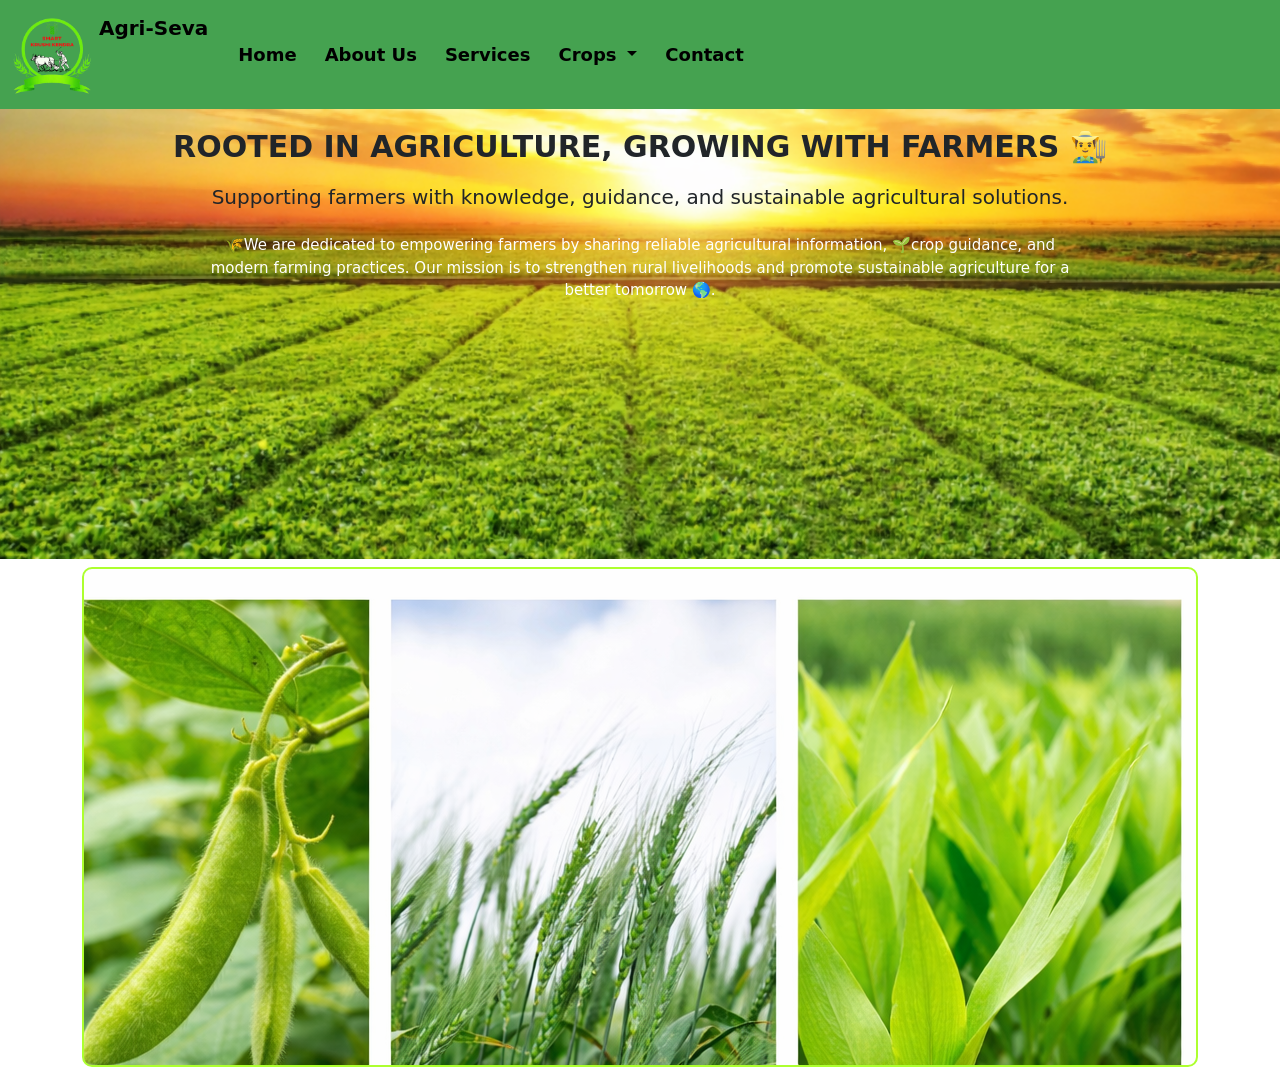
==== about_Us.html @ 6bca7fd2 "add" ====
<!DOCTYPE html>
<html lang="en">

<head>
    <meta charset="UTF-8">
    <meta name="viewport" content="width=device-width, initial-scale=1.0">
    <title>Aboit us</title>
    <link rel="stylesheet" href="css/index.css">
    <link rel="stylesheet" href="css/about.css">
    <link href="https://cdn.jsdelivr.net/npm/bootstrap@5.3.8/dist/css/bootstrap.min.css" rel="stylesheet"
        integrity="sha384-sRIl4kxILFvY47J16cr9ZwB07vP4J8+LH7qKQnuqkuIAvNWLzeN8tE5YBujZqJLB" crossorigin="anonymous">
</head>

<body>
 <!-- Header section start -->
    <header>
        <nav class="navbar navbar-expand-lg">
            <div class="container-fluid">
                <a class="navbar-brand" href="index.html">
                    <img src="images/flogo.png" alt="" width="80" height="80" class="d-inline-block align-text-top">
                    Agri-Seva
                </a>
                <button class="navbar-toggler" type="button" data-bs-toggle="collapse"
                    data-bs-target="#navbarSupportedContent" aria-controls="navbarSupportedContent"
                    aria-expanded="false" aria-label="Toggle navigation">
                    <span class="navbar-toggler-icon"></span>
                </button>
                <div class="collapse navbar-collapse" id="navbarSupportedContent">
                    <ul class="navbar-nav me-auto mb-2 mb-lg-0">
                        <li class="nav-item">
                            <a class="nav-link  vk" aria-current="page" href="index.html">Home</a>
                        </li>
                        <li class="nav-item">
                            <a class="nav-link vk" href="about_Us.html">About Us</a>
                        </li>
                        <li class="nav-item ">
                            <a class="nav-link vk" href="services.html">Services</a>
                        </li>
                        <li class="nav-item dropdown ">
                            <a class="nav-link dropdown-toggle vk" href="crops.html" role="button"
                                data-bs-toggle="dropdown" aria-expanded="false">
                                Crops
                            </a>
                            <ul class="dropdown-menu">
                                <li><a class="dropdown-item " href="crops.html">Crops</a></li>
                                <li><a class="dropdown-item " href="seeds.html">Seeds</a></li>
                                <li><a class="dropdown-item " href="fertilizers.html">Fertilizer</a></li>
                            </ul>

                        <li class="nav-item">
                            <a class="nav-link vk " href="contact_us.html">Contact</a>
                        </li>
                </div>
            </div>
        </nav>

    </header>
    <!-- Header section end -->


    <!-- main section start -->
    <main>
        <!-- 1st section start -->
        <section class="image">
            <div class="container-fluid">
                <div class="row">
                    <div class="col-md-12">
                        <div>
                            <h1 class="heading"> Rooted in Agriculture, Growing with Farmers 👨‍🌾</h1>
                            <h3 class="heading3"> Supporting farmers with knowledge, guidance, and sustainable agricultural solutions.
                        
                                 <p class="para"> 🌾We are dedicated to empowering farmers by sharing reliable agricultural information, 🌱crop
                                guidance, and modern farming practices.
                                Our mission is to strengthen rural livelihoods and promote sustainable agriculture for a
                                better tomorrow 🌎.</p>
                            </div>
                            
                        </div>
                           

                        </div>
                    </div>
                </div>
            </div>
        </section>

        <!-- 1st section end -->
        <!-- 2end section start -->
        <section class="img mt-2">
            <div class="container">
                <div class="row">
                    <div class="col-md-12">
                        <div class="animation"></div>
                    </div>
                </div>
            </div>

        </section>
        <!-- 2end section start -->

    </main>
    <!-- main section end -->
    <script src="https://cdn.jsdelivr.net/npm/bootstrap@5.3.8/dist/js/bootstrap.bundle.min.js"
        integrity="sha384-FKyoEForCGlyvwx9Hj09JcYn3nv7wiPVlz7YYwJrWVcXK/BmnVDxM+D2scQbITxI"
        crossorigin="anonymous"></script>
</body>

</html>
---- css/index.css ----
/* Header section :start */
/* Header background */
header {
  background-color: #008010ba; /* soft light green */
  font-size: 18px;
  font-weight: 600;
  font-family: system-ui, -apple-system, BlinkMacSystemFont, 'Segoe UI', Roboto, sans-serif;
}

/* Brand text */
.navbar-brand {
  color: black; /* dark green */
  font-size: 22px;
  font-weight: 700;
}

/* Nav links */
.nav-link.vk {
  color: black; /* natural green */
  margin: 0 6px;
  transition: all 0.3s ease;
  border-radius: 20px;
  padding: 6px 14px;
}

/* Hover effect */
.nav-link.vk:hover {
  background-color: white; 
  color: black;
  transform: translateY(-2px);
}

/* Dropdown menu */
.dropdown-menu {
  background-color: #f1f8e9;
}

.dropdown-item {
  color: #2e7d32;
  font-weight: 500;
}

.dropdown-item:hover {
  background-color: #c5e1a5;
  color: #1b5e20;
}
.sty1{
  text-align: center;
  font-family: system-ui, -apple-system, BlinkMacSystemFont, 'Segoe UI', Roboto, Oxygen, Ubuntu, Cantarell, 'Open Sans', 'Helvetica Neue', sans-serif;
  font-weight:600 ;
  margin-top: 10px;
  margin-bottom: 5px;
}
.sty2{
  text-align: center;
  margin-top: 26px;
  margin-bottom: 15px;
}

.yjimg{
  height: 250px;
  width: 150px;
}
.sty{
  font-weight: 500;
  font-family: system-ui, -apple-system, BlinkMacSystemFont, 'Segoe UI', Roboto, Oxygen, Ubuntu, Cantarell, 'Open Sans', 'Helvetica Neue', sans-serif;


}
.styl1:hover{
  transform: scale(1.1) ;
}
/* Header section end */

/* Footer section start */

.foot1 {
  text-align: center;
  font-family: system-ui, -apple-system, BlinkMacSystemFont, 'Segoe UI', Roboto, Oxygen, Ubuntu, Cantarell, 'Open Sans', 'Helvetica Neue', sans-serif;
}


.footer-section {
  background: #008010ba;
  position: relative;
}

.footer-cta {
  border-bottom: 1px solid #373636;
  padding-bottom: 8px !important;
}

.single-cta i {
  color: #ff5e14;
  font-size: 30px;
  float: left;
  margin-top: 8px;
}

.cta-text {
  padding-left: 15px;
  display: inline-block;
}

.cta-text h4 {
  color: black;
  font-size: 20px;
  font-weight: 600;
  margin-bottom: 2px;
}

.cta-text span {
  color: black;
  font-size: 15px;
}

.footer-content {
  position: relative;
  z-index: 2;
}

.footer-pattern img {
  position: absolute;
  top: 0;
  left: 0;
  height: 330px;
  background-size: cover;
  background-position: 100% 100%;
}

.footer-logo img {
  max-width: 120px;
}

.footer-text p {
  margin-bottom: 14px;
  font-size: 14px;
  color: black;
  line-height: 21px;
}

.footer-social-icon span {
  color: #fff;
  display: block;
  font-size: 20px;
  font-weight: 700;
  font-family: "Poppins", sans-serif;
  margin-bottom: 20px;
}

.footer-social-icon a {
  color: #fff;
  font-size: 16px;
  margin-right: 15px;
}

.footer-social-icon i {
  height: 40px;
  width: 40px;
  text-align: center;
  line-height: 38px;
  border-radius: 50%;
}

.facebook-bg {
  background: #3b5998;
}

.twitter-bg {
  background: #55acee;
}

.google-bg {
  background: #dd4b39;
}

.footer-widget-heading h3 {
  color: black;
  font-size: 20px;
  font-weight: 600;
  margin-bottom: 40px;
  position: relative;
}

.footer-widget-heading h3::before {
  content: "";
  position: absolute;
  left: 0;
  bottom: -15px;
  height: 2px;
  width: 50px;
  background: #ff5e14;
}

.footer-widget ul li {
  display: inline-block;
  float: left;
  width: 50%;
  margin-bottom: 12px;
}

.footer-widget ul li a:hover {
  color: #ff5e14;
}

.footer-widget ul li a {
  color: black;
  text-transform: capitalize;
}

.subscribe-form {
  position: relative;
  overflow: hidden;
}

.subscribe-form input {
  width: 100%;
  padding: 14px 28px;
  background: #2e2e2e;
  border: 1px solid #2e2e2e;
  color: #fff;
}

.subscribe-form button {
  position: absolute;
  right: 0;
  background: #f44336;
  padding: 13px 20px;
  border: 1px solid #f44336;
  top: 0;
}

.subscribe-form button i {
  color: #fff;
  font-size: 22px;
  transform: rotate(-6deg);
}

.copyright-area {
  background: #45a251;
  padding: 25px 0;
}

.copyright-text p {
  margin: 0;
  font-size: 14px;
  color:black;
}

.copyright-text p a {
  color: #ff5e14;
}

.footer-menu li {
  display: inline-block;
  margin-left: 20px;
}

.footer-menu li:hover a {
  color: #ff5e14;
}

.footer-menu li a {
  font-size: 14px;
  color: #878787;
}

.footer-cta .row .col-xl-4:nth-child(1) .single-cta i {
  position: absolute;
  color: #ff5e14;
}

.footer-cta .row .col-xl-4:nth-child(1) .single-cta .cta-text {
  padding-left: 32px;
}

.footer-cta .row .col-xl-4:nth-child(2) .single-cta i {
  color: #14ffa7;
}

.footer-cta .row .col-xl-4:nth-child(3) .single-cta i {
  color: #ffd700;
}

.footer-social-icon .social_icon {
  text-align: left;
}

.footer-social-icon .social_icon li {
  float: inherit !important;
  display: inline-block !important;
  width: inherit;
}

.footer-social-icon .social_icon li a i {
  font-size: 15px;
  line-height: 39px;
}

.footer-social-icon .social_icon li a {
  width: 40px;
  height: 40px;
}

.social_icon {
  text-align: right;
  margin: 0;
  margin-top: 3px;
}

.social_icon li {
  display: inline-block;
  margin: 0 5px;
}

.social_icon li a {
  display: inline-block;
  width: 25px;
  height: 25px;
  background: #fff;
  color: #000;
  text-align: center;
  border-radius: 100%;
  transition: 0.2s ease-in-out;
}

.social_icon li a i {
  font-size: 15px;
  line-height: 20px;
}

.social_icon li:nth-child(1) a {
  background: #4267b2;
  color: #fff;
}

.social_icon li:nth-child(2) a {
  background: #1da1f2;
  color: #fff;
}

.social_icon li:nth-child(3) a {
  background: #f09433;
  background: -moz-linear-gradient(45deg,
      #f09433 0%,
      #e6683c 25%,
      #dc2743 50%,
      #cc2366 75%,
      #bc1888 100%);
  background: -webkit-linear-gradient(45deg,
      #f09433 0%,
      #e6683c 25%,
      #dc2743 50%,
      #cc2366 75%,
      #bc1888 100%);
  background: linear-gradient(45deg,
      #f09433 0%,
      #e6683c 25%,
      #dc2743 50%,
      #cc2366 75%,
      #bc1888 100%);
  filter: progid:DXImageTransform.Microsoft.gradient(startColorstr='#f09433', endColorstr='#bc1888', GradientType=1);
  color: #fff;
}

.social_icon li:nth-child(4) a {
  background: #ff0000;
  color: #fff;
}

.social_icon li:nth-child(1):hover a {
  background: #fff;
  color: #4267b2;
}

.social_icon li:nth-child(2):hover a {
  background: #fff;
  color: #1da1f2;
}

.social_icon li:nth-child(3):hover a {
  background: #fff;
  color: #bc1888;
}

.social_icon li:nth-child(4):hover a {
  background: #fff;
  color: #ff0000;
}

/* footer section end */
---- css/about.css ----
/* about us  */
.animation {
    height: 500px;
    border-radius: 10px;
    background-image: url("/images/mix\ crop.png");
    border: 2px solid greenyellow;
    animation: movingbox;
    position: relative;
    animation-duration: 10s;
    animation-iteration-count: infinite;
    animation-delay: 1s;
}

@keyframes movingbox {
    0% {
        background-image: url("/images/logo2.png");
       
    }

    25% {
        background-image: url("/images/gheu.jpg");
    }

    50% {
        background-image: url("/images/Gram.jpeg");
    }

    75% {
        background-image: url("/images/turmeric.jpeg");
        background-size: cover;
        background-repeat: no-repeat;
    }

    100% {
        background-image: url("/images/soy-941737_1280.jpg");
    }
}

.image{
    background-image: url("/images/bgimg.png");
    background-repeat: no-repeat;
    background-size: cover;
    height: 450px;
    
}
.heading{
    margin-top: 20px;
    text-align: center;
    text-transform: uppercase;
    font-size: 30px;
    font-weight: 600;
    font-family: system-ui, -apple-system, BlinkMacSystemFont, 'Segoe UI', Roboto, Oxygen, Ubuntu, Cantarell, 'Open Sans', 'Helvetica Neue', sans-serif;
}
.heading:hover {
    text-shadow: 0 0 12px gray;
    transition: 0.4s;
    transform: scale(1.1);
}

.heading3{
    margin-top: 20px;
    text-align: center;
    font-size: 20px;
}

.para {
    font-size: 15px;
    line-height: 1.5;
    color: #ffffff;
    max-width: 900px;
    margin: 15px auto;
    padding: 10px 15px;
    transition: all 0.4s ease;
    border-radius: 8px;
}

/* Hover Effect */
.para:hover {
    background: rgba(0, 0, 0, 0.45);
    color: #f1ffcf;
    transform: translateY(-4px);
    box-shadow: 0 8px 20px rgba(0, 0, 0, 0.3);
}
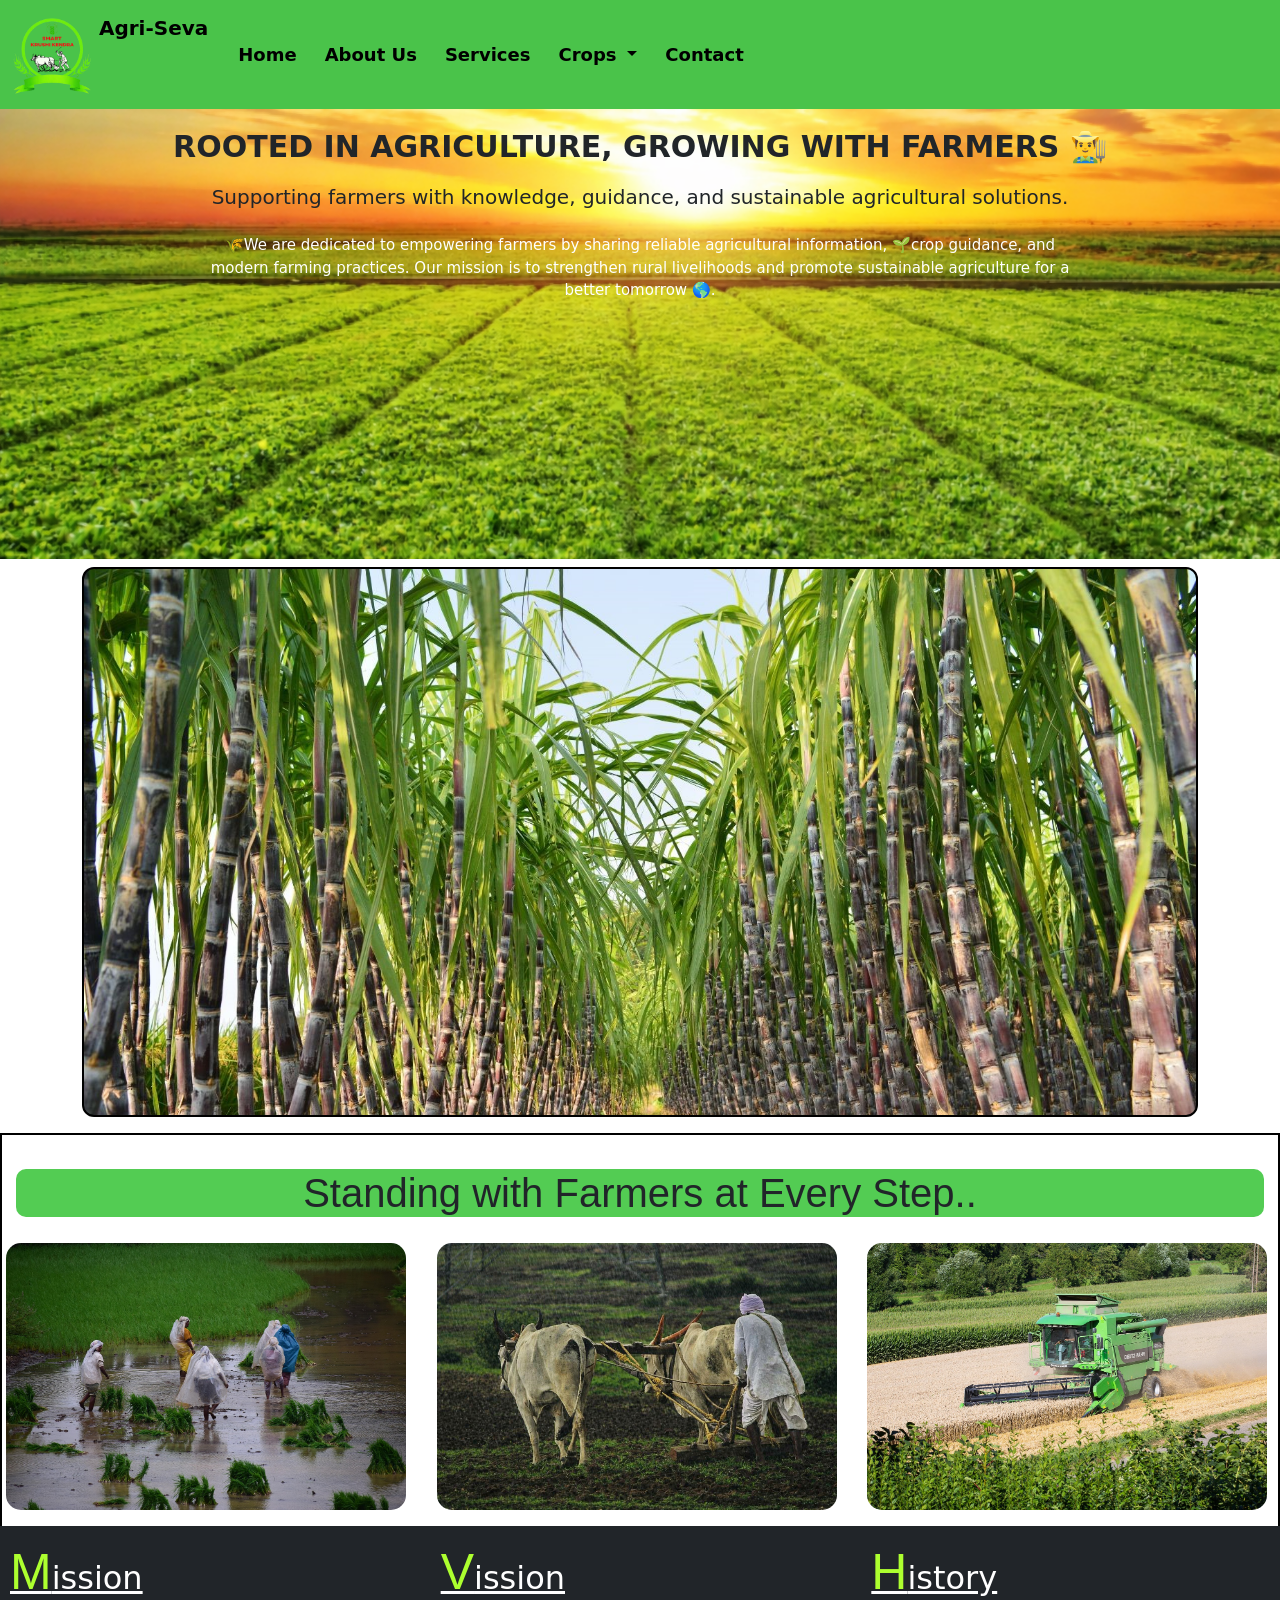
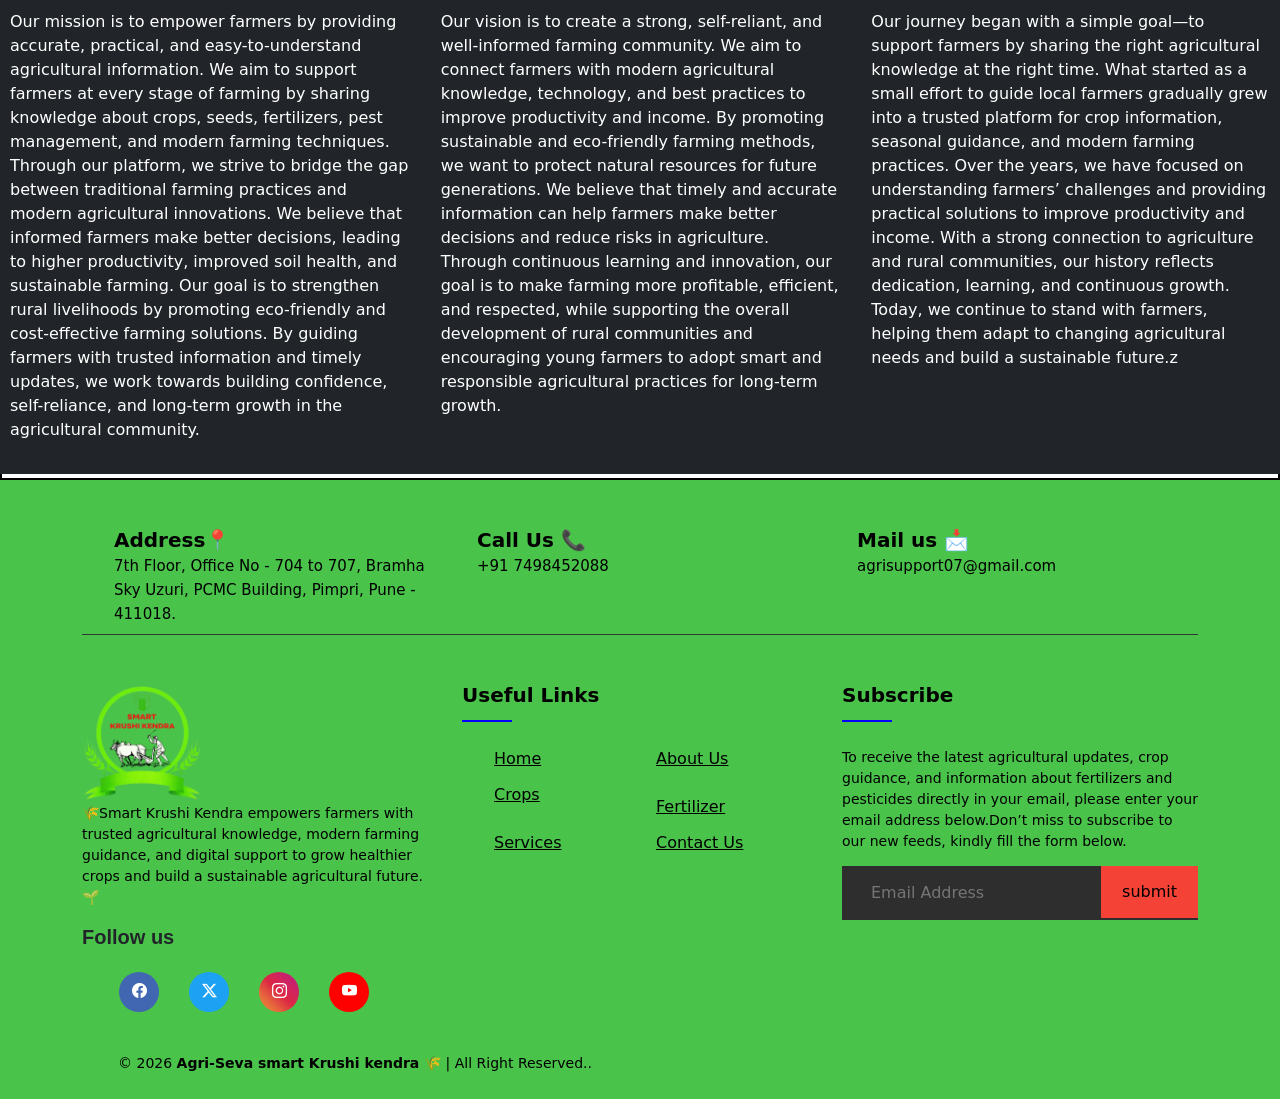
==== commit 1fd23e2d: "updates" ====
--- a/about_Us.html
+++ b/about_Us.html
@@ -7,12 +7,14 @@
     <title>Aboit us</title>
     <link rel="stylesheet" href="css/index.css">
     <link rel="stylesheet" href="css/about.css">
+    <link rel="stylesheet" href="https://cdn.jsdelivr.net/npm/bootstrap-icons@1.13.1/font/bootstrap-icons.min.css">
+
     <link href="https://cdn.jsdelivr.net/npm/bootstrap@5.3.8/dist/css/bootstrap.min.css" rel="stylesheet"
         integrity="sha384-sRIl4kxILFvY47J16cr9ZwB07vP4J8+LH7qKQnuqkuIAvNWLzeN8tE5YBujZqJLB" crossorigin="anonymous">
 </head>
 
 <body>
- <!-- Header section start -->
+    <!-- Header section start -->
     <header>
         <nav class="navbar navbar-expand-lg">
             <div class="container-fluid">
@@ -67,20 +69,23 @@
                     <div class="col-md-12">
                         <div>
                             <h1 class="heading"> Rooted in Agriculture, Growing with Farmers 👨‍🌾</h1>
-                            <h3 class="heading3"> Supporting farmers with knowledge, guidance, and sustainable agricultural solutions.
-                        
-                                 <p class="para"> 🌾We are dedicated to empowering farmers by sharing reliable agricultural information, 🌱crop
-                                guidance, and modern farming practices.
-                                Our mission is to strengthen rural livelihoods and promote sustainable agriculture for a
-                                better tomorrow 🌎.</p>
-                            </div>
-                            
-                        </div>
-                           
-
-                        </div>
-                    </div>
-                </div>
+                            <h3 class="heading3"> Supporting farmers with knowledge, guidance, and sustainable
+                                agricultural solutions.
+
+                                <p class="para"> 🌾We are dedicated to empowering farmers by sharing reliable
+                                    agricultural information, 🌱crop
+                                    guidance, and modern farming practices.
+                                    Our mission is to strengthen rural livelihoods and promote sustainable agriculture
+                                    for a
+                                    better tomorrow 🌎.</p>
+                        </div>
+
+                    </div>
+
+
+                </div>
+            </div>
+            </div>
             </div>
         </section>
 
@@ -97,9 +102,196 @@
 
         </section>
         <!-- 2end section start -->
+        <!-- 3rd section start  -->
+        <div class="container-fluid mt-3 p-1  section11">
+            <h1 class="stylee1 mb-3">Standing with Farmers at Every Step..</h1>
+
+            <div class="row">
+                <div class="col-md-4 ">
+                    <img src="images/paddy.jpg" alt="farmer" class="img-fluid imgg">
+                </div>
+
+                <div class="col-md-4">
+                    <img src="images/indian farm.png" alt="farmer" class="img-fluid imgg">
+                </div>
+
+                <div class="col-md-4">
+                    <img src="images/machine.jpg" alt="farmer" class="img-fluid imgg">
+                </div>
+
+                <div class="col-md-4 mt-3 p-3 bg-dark text-white">
+                    <h2 class="t_section ">Mission</h2>
+                    <p>Our mission is to empower farmers by providing accurate, practical, and easy-to-understand
+                        agricultural information. We aim to support farmers at every stage of farming by sharing
+                        knowledge about crops, seeds, fertilizers, pest management, and modern farming techniques.
+                        Through our platform, we strive to bridge the gap between traditional farming practices and
+                        modern agricultural innovations. We believe that informed farmers make better decisions, leading
+                        to higher productivity, improved soil health, and sustainable farming. Our goal is to strengthen
+                        rural livelihoods by promoting eco-friendly and cost-effective farming solutions. By guiding
+                        farmers with trusted information and timely updates, we work towards building confidence,
+                        self-reliance, and long-term growth in the agricultural community.</p>
+
+                </div>
+                <div class="col-md-4 mt-3 p-3 bg-dark text-white">
+                    <h2 class="t_section">Vission</h2>
+                    <p>Our vision is to create a strong, self-reliant, and well-informed farming community. We aim to
+                        connect farmers with modern agricultural knowledge, technology, and best practices to improve
+                        productivity and income. By promoting sustainable and eco-friendly farming methods, we want to
+                        protect natural resources for future generations. We believe that timely and accurate
+                        information can help farmers make better decisions and reduce risks in agriculture. Through
+                        continuous learning and innovation, our goal is to make farming more profitable, efficient, and
+                        respected, while supporting the overall development of rural communities and encouraging young
+                        farmers to adopt smart and responsible agricultural practices for long-term growth.</p>
+                </div>
+                <div class="col-md-4 mt-2 mt-3 p-3 bg-dark text-white">
+                    <h2 class="t_section">History</h2>
+                    <p>Our journey began with a simple goal—to support farmers by sharing the right agricultural
+                        knowledge at the right time. What started as a small effort to guide local farmers gradually
+                        grew into a trusted platform for crop information, seasonal guidance, and modern farming
+                        practices. Over the years, we have focused on understanding farmers’ challenges and providing
+                        practical solutions to improve productivity and income. With a strong connection to agriculture
+                        and rural communities, our history reflects dedication, learning, and continuous growth. Today,
+                        we continue to stand with farmers, helping them adapt to changing agricultural needs and build a
+                        sustainable future.z</p>
+                </div>
+
+            </div>
+        </div>
+        <!-- 3rd section end -->
+
 
     </main>
     <!-- main section end -->
+
+    <!-- footer section start -->
+
+    <footer class="footer-section">
+        <div class="container ">
+            <div class="footer-cta pt-5 ">
+                <div class="row">
+                    <div class="col-xl-4 col-md-4 mb-30">
+                        <div class="single-cta">
+                            <i class="fas fa-map-marker-alt"></i>
+                            <div class="cta-text">
+                                <h4>Address📍</h4>
+                                <span>7th Floor, Office No - 704 to 707, Bramha Sky Uzuri, PCMC Building,
+                                    Pimpri, Pune - 411018. </span>
+                            </div>
+                        </div>
+                    </div>
+                    <div class="col-xl-4 col-md-4 mb-30">
+                        <div class="single-cta">
+                            <i class="fas fa-phone"></i>
+                            <div class="cta-text">
+                                <h4>Call Us 📞</h4>
+                                <span>+91 7498452088</span>
+                            </div>
+                        </div>
+                    </div>
+                    <div class="col-xl-4 col-md-4 mb-30">
+                        <div class="single-cta">
+                            <i class="far fa-envelope-open"></i>
+                            <div class="cta-text">
+                                <h4>Mail us 📩</h4>
+                                <span>agrisupport07@gmail.com</span>
+                            </div>
+                        </div>
+                    </div>
+                </div>
+            </div>
+            <div class="footer-content pt-5 pb-1">
+                <div class="row">
+                    <div class="col-xl-4 col-lg-4 mb-50">
+                        <div class="footer-widget">
+                            <div class="footer-logo">
+                                <a href="index.html"><img src="images/flogo.png" class="img-fluid" alt="logo"></a>
+                            </div>
+                            <div class="footer-text">
+                                <p> 🌾Smart Krushi Kendra empowers farmers with trusted agricultural knowledge, modern
+                                    farming guidance, and digital support to grow healthier crops and build a
+                                    sustainable agricultural future.🌱
+                                </p>
+                            </div>
+                            <div class="footer-social-icon">
+                                <span class="text-dark">Follow us</span>
+                                <ul class="social_icon">
+                                    <li><a href="https://www.facebook.com/"><i class="bi bi-facebook"></i> </a></li>
+                                    <li><a href="https://x.com/"><i class="bi bi-twitter-x"></i></a></li>
+                                    <li><a href="https://www.instagram.com/accounts/login/"><i
+                                                class="bi bi-instagram"></i></i></a></li>
+                                    <li><a href="https://www.youtube.com/"><i class="bi bi-youtube"></i></i></i></a>
+                                    </li>
+                                </ul>
+                            </div>
+                        </div>
+                    </div>
+                    <div class="col-xl-4 col-lg-4 col-md-6 mb-30">
+                        <div class="footer-widget">
+                            <div class="footer-widget-heading">
+                                <h3>Useful Links</h3>
+                            </div>
+                            <ul>
+                                <li><a href="index.html">Home</a></li>
+                                <li><a href="about_Us.html">About Us</a></li>
+                                <li><a href="crops.html">Crops</a></li>
+                                <li><a href="seeds.html"></a></li>
+                                <li><a href="fertilizers.html">Fertilizer</a></li>
+                                <li><a href="services.html">Services</a></li>
+                                <li><a href="contact.html">Contact us</a></li>
+                            </ul>
+                        </div>
+                    </div>
+                    <div class="col-xl-4 col-lg-4 col-md-6 mb-50">
+                        <div class="footer-widget">
+                            <div class="footer-widget-heading">
+                                <h3>Subscribe</h3>
+                            </div>
+                            <div class="footer-text mb-25">
+                                <p> To receive the latest agricultural updates, crop guidance, and information about
+                                    fertilizers and pesticides directly in your email, please enter your email address
+                                    below.Don’t miss to subscribe to our new feeds, kindly fill the form below.</p>
+                            </div>
+                            <div class="subscribe-form">
+                                <form action="#">
+                                    <input type="text" placeholder="Email Address">
+                                    <button onclick="submitted()" id="submit">submit</button>
+                                </form>
+                            </div>
+                        </div>
+                    </div>
+                </div>
+            </div>
+        </div>
+        <div class="copyright-area">
+            <div class="container">
+                <div class="row">
+                    <div class="col-xl-6 col-lg-6 text-center text-lg-left">
+                        <div class="copyright-text text-center">
+                            <p> &copy; 2026 <b>Agri-Seva smart Krushi kendra 🌾</b> | All Right Reserved..</p>
+                            <!-- <a href="#">Soumitra Ghosh</a></p> -->
+                        </div>
+                    </div>
+                    <div class="col-xl-6 col-lg-6 d-none d-lg-block text-right">
+
+                    </div>
+                </div>
+            </div>
+        </div>
+    </footer>
+    <!-- footer section End -->
+
+
+    <script src="https://cdn.jsdelivr.net/npm/bootstrap@5.3.8/dist/js/bootstrap.bundle.min.js"
+        integrity="sha384-FKyoEForCGlyvwx9Hj09JcYn3nv7wiPVlz7YYwJrWVcXK/BmnVDxM+D2scQbITxI"
+        crossorigin="anonymous"></script>
+
+    <script>
+        function submitted() {
+            alert("!Thank you for Subscribing 🙏! You will now receive the latest crop updates, farming tips, and agricultural guidance in your email.");
+        }
+
+    </script>
+
     <script src="https://cdn.jsdelivr.net/npm/bootstrap@5.3.8/dist/js/bootstrap.bundle.min.js"
         integrity="sha384-FKyoEForCGlyvwx9Hj09JcYn3nv7wiPVlz7YYwJrWVcXK/BmnVDxM+D2scQbITxI"
         crossorigin="anonymous"></script>
--- a/css/index.css
+++ b/css/index.css
@@ -1,22 +1,35 @@
 /* Header section :start */
 /* Header background */
 header {
-  background-color: #008010ba; /* soft light green */
+  background-color: rgb(74, 195, 74);
+  /* soft light green */
   font-size: 18px;
   font-weight: 600;
   font-family: system-ui, -apple-system, BlinkMacSystemFont, 'Segoe UI', Roboto, sans-serif;
+  background-color: rgb(74, 195, 74);
+  /* soft light green */
+  font-size: 18px;
+  font-weight: 600;
+  font-family: system-ui, -apple-system, BlinkMacSystemFont, 'Segoe UI', Roboto, sans-serif;
+  position: sticky;
+  top: 0;
+  z-index: 1000;
+  /* background-color:#008010ba ; */
+
 }
 
 /* Brand text */
 .navbar-brand {
-  color: black; /* dark green */
+  color: black;
+  /* dark green */
   font-size: 22px;
   font-weight: 700;
 }
 
 /* Nav links */
 .nav-link.vk {
-  color: black; /* natural green */
+  color: black;
+  /* natural green */
   margin: 0 6px;
   transition: all 0.3s ease;
   border-radius: 20px;
@@ -25,7 +38,7 @@
 
 /* Hover effect */
 .nav-link.vk:hover {
-  background-color: white; 
+  background-color: white;
   color: black;
   transform: translateY(-2px);
 }
@@ -44,32 +57,59 @@
   background-color: #c5e1a5;
   color: #1b5e20;
 }
-.sty1{
+
+.sty1 {
   text-align: center;
   font-family: system-ui, -apple-system, BlinkMacSystemFont, 'Segoe UI', Roboto, Oxygen, Ubuntu, Cantarell, 'Open Sans', 'Helvetica Neue', sans-serif;
-  font-weight:600 ;
+  font-weight: 600;
   margin-top: 10px;
   margin-bottom: 5px;
 }
-.sty2{
+
+.sty2 {
   text-align: center;
   margin-top: 26px;
   margin-bottom: 15px;
 }
 
-.yjimg{
+.yjimg {
   height: 250px;
   width: 150px;
 }
-.sty{
+
+.sty {
   font-weight: 500;
   font-family: system-ui, -apple-system, BlinkMacSystemFont, 'Segoe UI', Roboto, Oxygen, Ubuntu, Cantarell, 'Open Sans', 'Helvetica Neue', sans-serif;
 
 
 }
-.styl1:hover{
-  transform: scale(1.1) ;
-}
+.styl1{
+  transition: transform 0.2s ease-in;
+}
+
+.styl1:hover {
+  transform: scale(1.1);
+}
+
+.fpara::first-letter {
+  font-size: 40px;
+  color: green;
+  font-family: Verdana, Geneva, Tahoma, sans-serif;
+  font-weight: 400;
+}
+
+.img {
+  border-radius: 10px;
+}
+
+.style1{
+  padding: 10px 10px 10px 10px ;
+  font-size: 20px;
+  font-family: sans-serif;
+  font-weight: 600;text-align: center;
+  
+}
+
 /* Header section end */
 
 /* Footer section start */
@@ -81,7 +121,8 @@
 
 
 .footer-section {
-  background: #008010ba;
+  background: rgb(74, 195, 74);
+  background: rgb(74, 195, 74);;
   position: relative;
 }
 
@@ -189,7 +230,7 @@
   bottom: -15px;
   height: 2px;
   width: 50px;
-  background: #ff5e14;
+  background: blue;
 }
 
 .footer-widget ul li {
@@ -200,7 +241,7 @@
 }
 
 .footer-widget ul li a:hover {
-  color: #ff5e14;
+  color: blue;
 }
 
 .footer-widget ul li a {
@@ -237,14 +278,15 @@
 }
 
 .copyright-area {
-  background: #45a251;
+  background: rgb(74, 195, 74);
+  background: rgb(74, 195, 74);
   padding: 25px 0;
 }
 
 .copyright-text p {
   margin: 0;
   font-size: 14px;
-  color:black;
+  color: black;
 }
 
 .copyright-text p a {
--- a/css/about.css
+++ b/css/about.css
@@ -1,50 +1,79 @@
-
- /* about us  */
+/* about us  */
 .animation {
-    height: 500px;
-    border-radius: 10px;
-    background-image: url("/images/mix\ crop.png");
-    border: 2px solid greenyellow;
+    height: 550px;
+    width: 100%;
+    border-radius: 12px;
+    background-image: url("/images/sugarcane1.jpg");
+    background-repeat: no-repeat;
+    background-size: cover;
+    border: 2px solid black;
     animation: movingbox;
     position: relative;
-    animation-duration: 10s;
+    animation-duration: 15s;
     animation-iteration-count: infinite;
-    animation-delay: 1s;
+    animation-delay: 3s;
 }
 
 @keyframes movingbox {
-    0% {
-        background-image: url("/images/logo2.png");
-       
+    10% {
+        background-image: url("/images/download\ \(1\).jpeg");
+        transition: transform 0.2s ease-out;
+
     }
 
-    25% {
-        background-image: url("/images/gheu.jpg");
+    20% {
+        background-image: url("/images/cotton.jpg");
     }
 
-    50% {
+    30% {
         background-image: url("/images/Gram.jpeg");
     }
 
-    75% {
+    40% {
         background-image: url("/images/turmeric.jpeg");
         background-size: cover;
         background-repeat: no-repeat;
     }
 
+    50% {
+        background-image: url("/images/soy-941737_1280.jpg");
+    }
+
+    60% {
+        background-image: url("/images/webtechexperts-sugarcane-5388614_1280.jpg");
+    }
+
+    70% {
+        background-image: url("/images/wheat3.jpeg");
+        background-size: cover;
+        background-repeat: no-repeat;
+    }
+
+    80% {
+        background-image: url("/images/tur\ crop.jpg");
+
+    }
+
+    90% {
+        background-image: url("/images/1332105-turmeric.jpg");
+    }
+
     100% {
-        background-image: url("/images/soy-941737_1280.jpg");
+        background-image: url("/images/green\ soy.jpeg");
+        background-size: cover;
+        background-repeat: no-repeat;
     }
 }
 
-.image{
+.image {
     background-image: url("/images/bgimg.png");
     background-repeat: no-repeat;
     background-size: cover;
     height: 450px;
-    
+
 }
-.heading{
+
+.heading {
     margin-top: 20px;
     text-align: center;
     text-transform: uppercase;
@@ -52,13 +81,14 @@
     font-weight: 600;
     font-family: system-ui, -apple-system, BlinkMacSystemFont, 'Segoe UI', Roboto, Oxygen, Ubuntu, Cantarell, 'Open Sans', 'Helvetica Neue', sans-serif;
 }
+
 .heading:hover {
     text-shadow: 0 0 12px gray;
     transition: 0.4s;
     transform: scale(1.1);
 }
 
-.heading3{
+.heading3 {
     margin-top: 20px;
     text-align: center;
     font-size: 20px;
@@ -82,3 +112,31 @@
     transform: translateY(-4px);
     box-shadow: 0 8px 20px rgba(0, 0, 0, 0.3);
 }
+.stylee1{
+    text-align: center;
+    margin-top: 30px;
+    margin-left: 10px;
+    margin-right: 10px;
+    font-family: Verdana, Geneva, Tahoma, sans-serif;
+    font-weight: 500;
+    background-color: #53cc53;
+    border-radius: 10px;
+}
+.imgg{
+    width: 400px;
+    margin-top: 10px;
+    border-radius: 15px;
+
+}
+.t_section{
+    text-decoration: underline  white;
+    
+}
+.t_section::first-letter{
+    font-size: 50px;
+    color: greenyellow;
+    font-family: sans-serif;
+}
+.section11{
+    border: 2px solid black;
+}
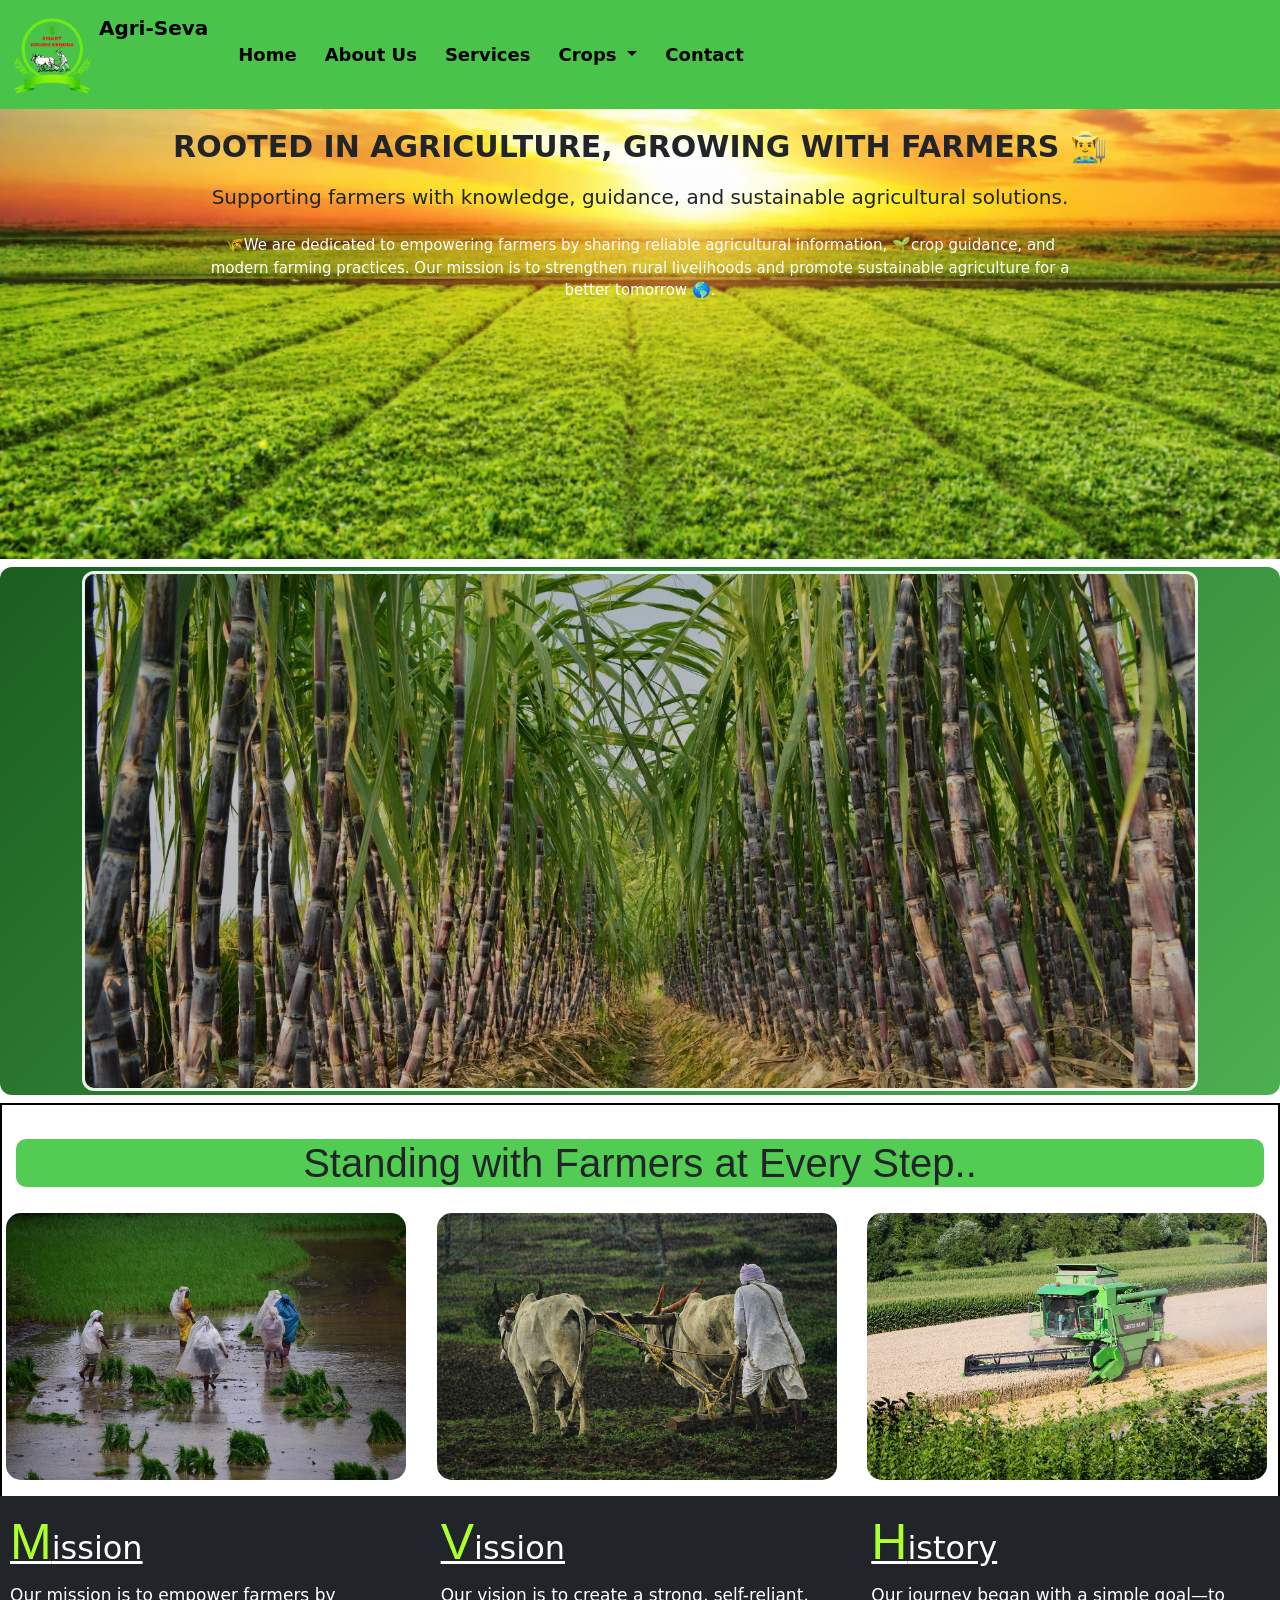
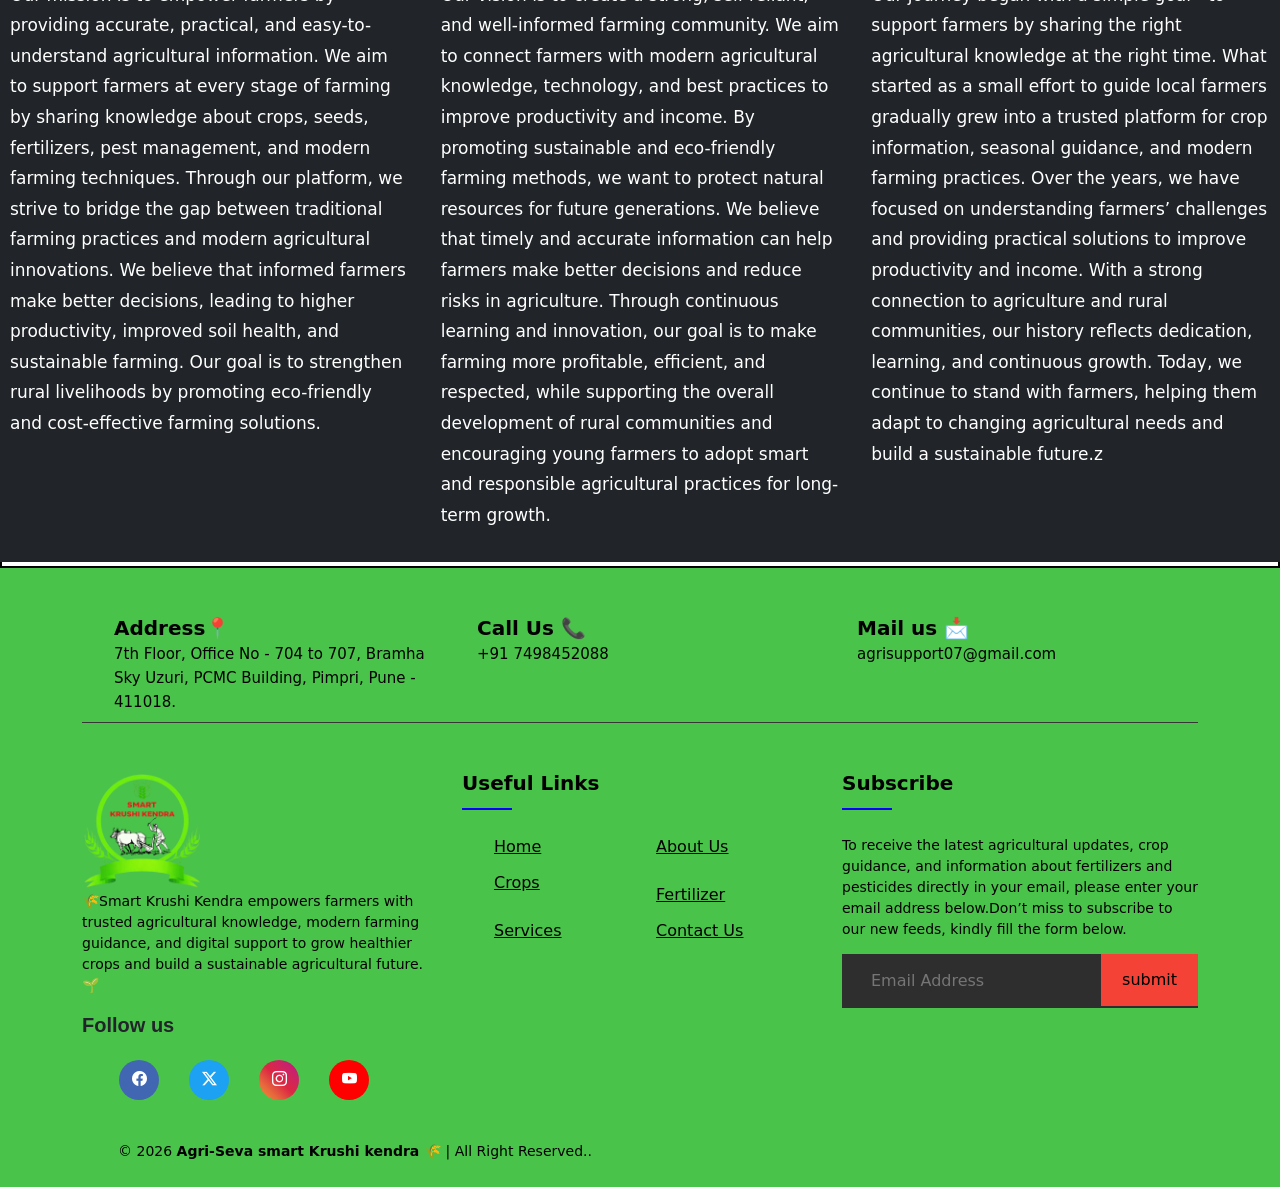
==== commit c6dfeecf: "update" ====
--- a/about_Us.html
+++ b/about_Us.html
@@ -91,7 +91,7 @@
 
         <!-- 1st section end -->
         <!-- 2end section start -->
-        <section class="img mt-2">
+        <section class="img mt-2  p-1">
             <div class="container">
                 <div class="row">
                     <div class="col-md-12">
@@ -103,7 +103,7 @@
         </section>
         <!-- 2end section start -->
         <!-- 3rd section start  -->
-        <div class="container-fluid mt-3 p-1  section11">
+        <div class="container-fluid mt-2 p-1  section11">
             <h1 class="stylee1 mb-3">Standing with Farmers at Every Step..</h1>
 
             <div class="row">
@@ -121,20 +121,18 @@
 
                 <div class="col-md-4 mt-3 p-3 bg-dark text-white">
                     <h2 class="t_section ">Mission</h2>
-                    <p>Our mission is to empower farmers by providing accurate, practical, and easy-to-understand
+                    <p class="paragraph1">Our mission is to empower farmers by providing accurate, practical, and easy-to-understand
                         agricultural information. We aim to support farmers at every stage of farming by sharing
                         knowledge about crops, seeds, fertilizers, pest management, and modern farming techniques.
                         Through our platform, we strive to bridge the gap between traditional farming practices and
                         modern agricultural innovations. We believe that informed farmers make better decisions, leading
                         to higher productivity, improved soil health, and sustainable farming. Our goal is to strengthen
-                        rural livelihoods by promoting eco-friendly and cost-effective farming solutions. By guiding
-                        farmers with trusted information and timely updates, we work towards building confidence,
-                        self-reliance, and long-term growth in the agricultural community.</p>
+                        rural livelihoods by promoting eco-friendly and cost-effective farming solutions. </p>
 
                 </div>
                 <div class="col-md-4 mt-3 p-3 bg-dark text-white">
                     <h2 class="t_section">Vission</h2>
-                    <p>Our vision is to create a strong, self-reliant, and well-informed farming community. We aim to
+                    <p class="paragraph1">Our vision is to create a strong, self-reliant, and well-informed farming community. We aim to
                         connect farmers with modern agricultural knowledge, technology, and best practices to improve
                         productivity and income. By promoting sustainable and eco-friendly farming methods, we want to
                         protect natural resources for future generations. We believe that timely and accurate
@@ -145,7 +143,7 @@
                 </div>
                 <div class="col-md-4 mt-2 mt-3 p-3 bg-dark text-white">
                     <h2 class="t_section">History</h2>
-                    <p>Our journey began with a simple goal—to support farmers by sharing the right agricultural
+                    <p class="paragraph1">Our journey began with a simple goal—to support farmers by sharing the right agricultural
                         knowledge at the right time. What started as a small effort to guide local farmers gradually
                         grew into a trusted platform for crop information, seasonal guidance, and modern farming
                         practices. Over the years, we have focused on understanding farmers’ challenges and providing
--- a/css/index.css
+++ b/css/index.css
@@ -109,6 +109,8 @@
   font-weight: 600;text-align: center;
   
 }
+
+
 
 /* Header section end */
 
--- a/css/about.css
+++ b/css/about.css
@@ -1,17 +1,31 @@
 /* about us  */
 .animation {
-    height: 550px;
     width: 100%;
+    height: 85vh;
+    min-height: 280px;
+    max-height: 520px;
     border-radius: 12px;
+    background-position: center;
+    background-size: cover;
+    background-repeat: no-repeat;
+    border: 3px solid #e8f5e9;
+    animation: movingbox 15s infinite ease-in-out;
+    position: relative;
+    overflow: hidden;
     background-image: url("/images/sugarcane1.jpg");
-    background-repeat: no-repeat;
-    background-size: cover;
-    border: 2px solid black;
-    animation: movingbox;
-    position: relative;
-    animation-duration: 15s;
-    animation-iteration-count: infinite;
-    animation-delay: 3s;
+}
+
+.img {
+    background: linear-gradient(135deg, #1b5e20, #4caf50);
+    border-radius: 12px;
+    padding: 10px;
+}
+
+.animation::before {
+    content: "";
+    position: absolute;
+    inset: 0;
+    background: rgba(0, 0, 0, 0.25);
 }
 
 @keyframes movingbox {
@@ -30,9 +44,10 @@
     }
 
     40% {
-        background-image: url("/images/turmeric.jpeg");
+        background-image: url("/images/wheat3.jpeg");
         background-size: cover;
         background-repeat: no-repeat;
+
     }
 
     50% {
@@ -44,7 +59,9 @@
     }
 
     70% {
-        background-image: url("/images/wheat3.jpeg");
+
+
+        background-image: url("/images/turmeric.jpeg");
         background-size: cover;
         background-repeat: no-repeat;
     }
@@ -112,7 +129,8 @@
     transform: translateY(-4px);
     box-shadow: 0 8px 20px rgba(0, 0, 0, 0.3);
 }
-.stylee1{
+
+.stylee1 {
     text-align: center;
     margin-top: 30px;
     margin-left: 10px;
@@ -122,21 +140,64 @@
     background-color: #53cc53;
     border-radius: 10px;
 }
-.imgg{
+
+.imgg {
     width: 400px;
     margin-top: 10px;
     border-radius: 15px;
-
-}
-.t_section{
-    text-decoration: underline  white;
-    
-}
-.t_section::first-letter{
+}
+
+.imgg:hover {
+    transform: scale(1.1);
+    transition: transform 0.2s ease;
+
+}
+
+.t_section {
+    text-decoration: underline white;
+
+}
+
+.t_section::first-letter {
     font-size: 50px;
     color: greenyellow;
     font-family: sans-serif;
 }
-.section11{
+
+.section11 {
     border: 2px solid black;
+}
+
+.paragraph1 {
+    font-size: 17px;
+    font-family: system-ui, -apple-system, BlinkMacSystemFont, 'Segoe UI', Roboto, Oxygen, Ubuntu, Cantarell, 'Open Sans', 'Helvetica Neue', sans-serif;
+    line-height: 1.8;
+    transition: all 0.4s ease;
+
+
+}
+
+.paragraph1:hover {
+    transform: scale(1.03);
+    box-shadow: 0 4px 10px rgba(0, 0, 0, 0.2);
+
+}
+
+.paragraph1 {
+    position: relative;
+}
+
+.paragraph1::after {
+    content: "";
+    position: absolute;
+    width: 0;
+    height: 2px;
+    background: radial-gradient(green, yellow, red, blue);
+    left: 0;
+    bottom: -5px;
+    transition: 0.4s ease;
+}
+
+.paragraph1:hover::after {
+    width: 100%;
 }
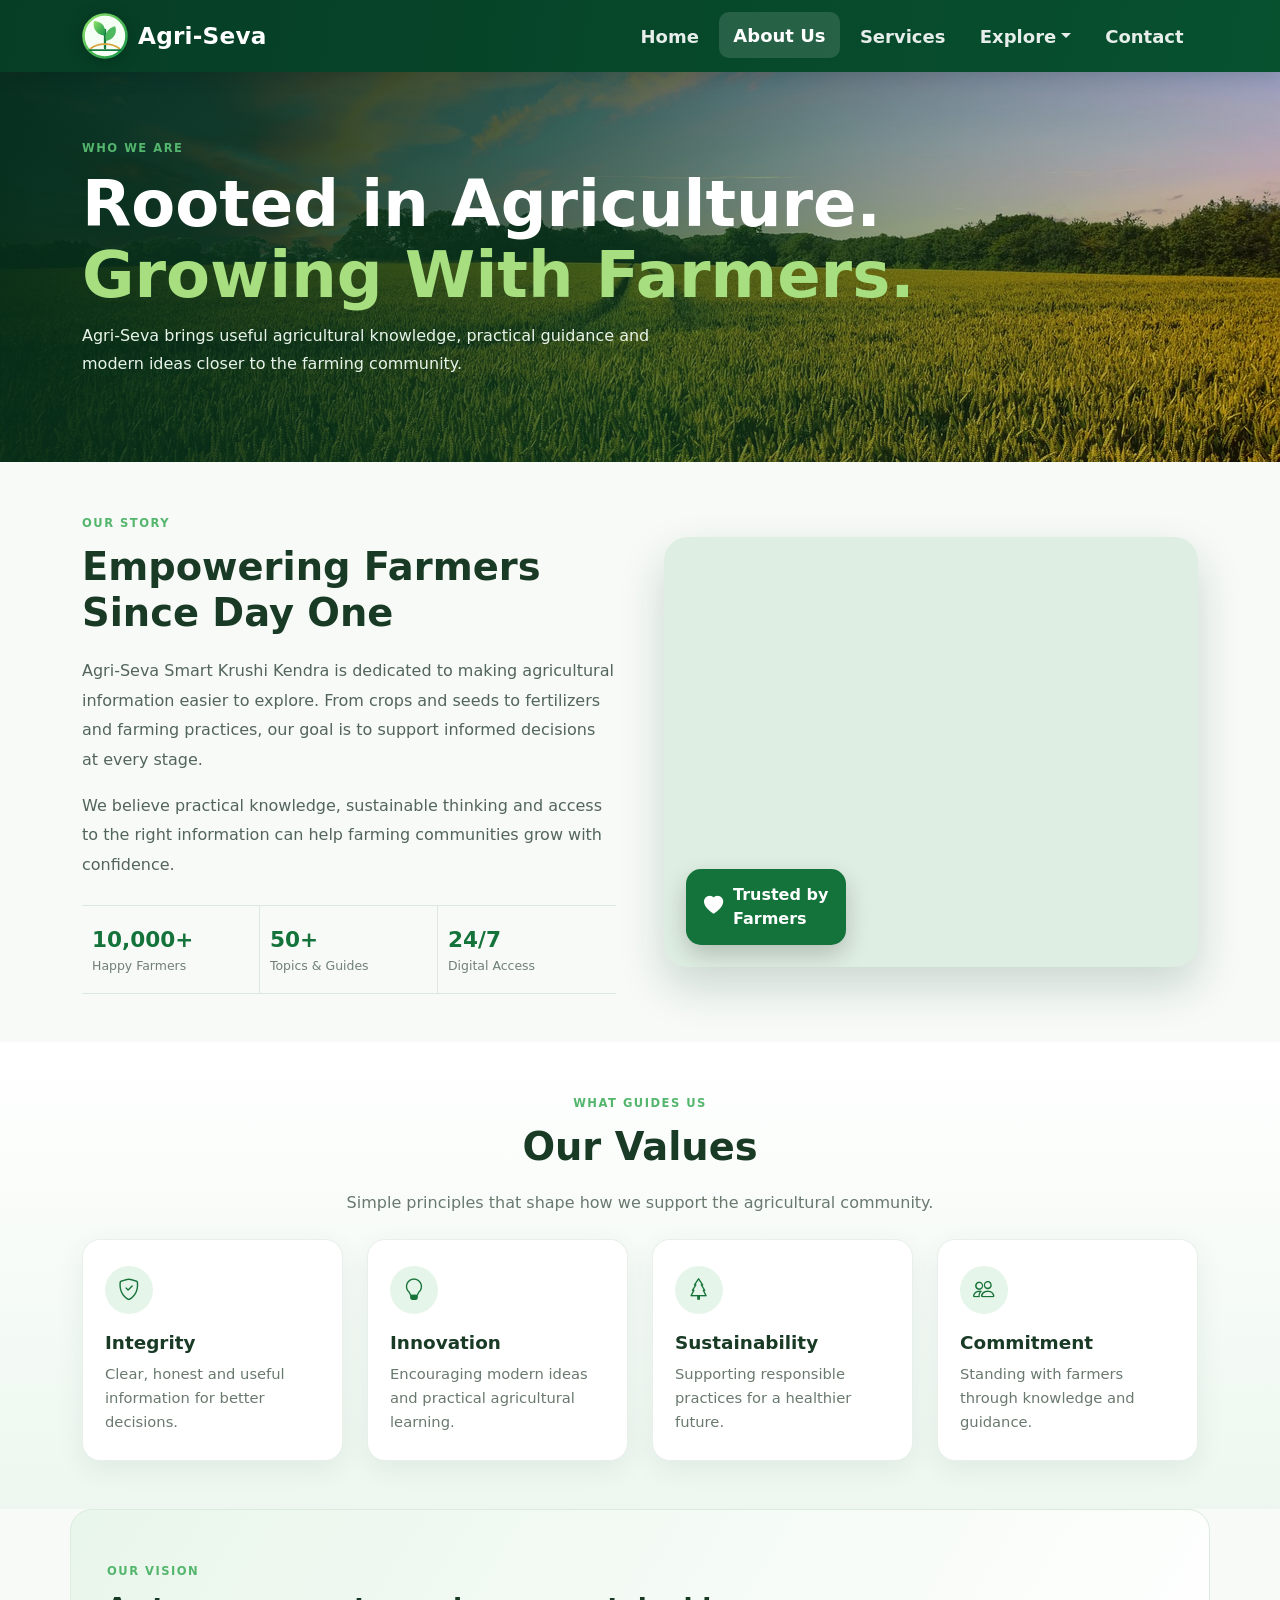
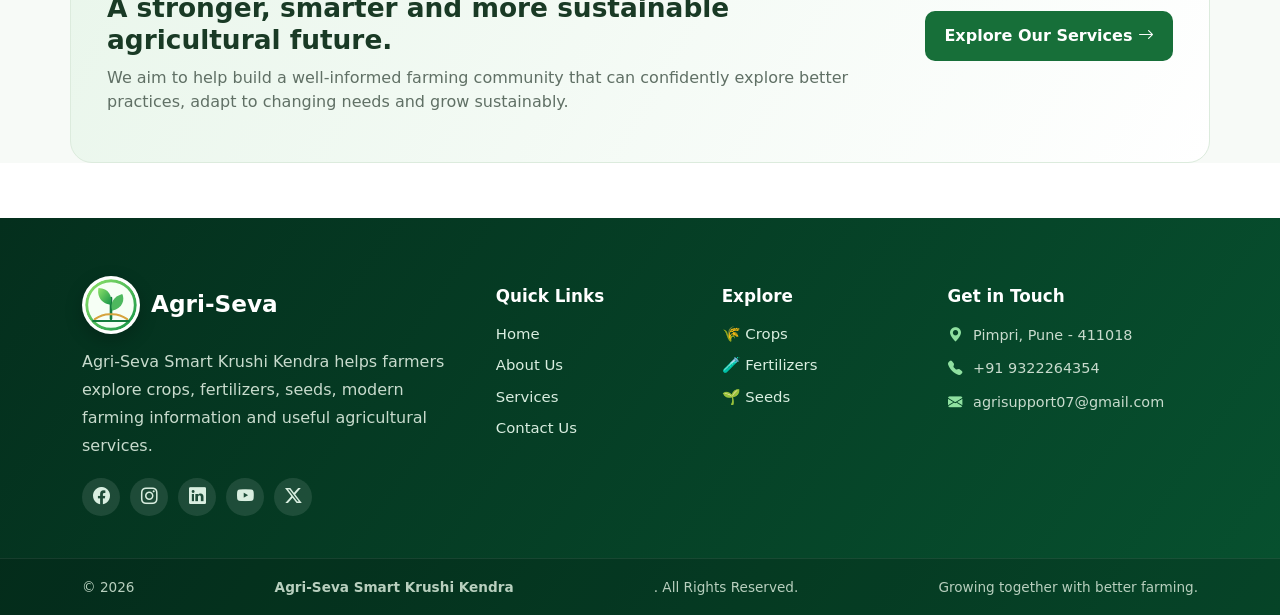
==== commit b801ba98: "agri development" ====
--- a/about_Us.html
+++ b/about_Us.html
@@ -4,7 +4,7 @@
 <head>
     <meta charset="UTF-8">
     <meta name="viewport" content="width=device-width, initial-scale=1.0">
-    <title>Aboit us</title>
+    <title>About us</title>
     <link rel="stylesheet" href="css/index.css">
     <link rel="stylesheet" href="css/about.css">
     <link rel="stylesheet" href="https://cdn.jsdelivr.net/npm/bootstrap-icons@1.13.1/font/bootstrap-icons.min.css">
@@ -15,267 +15,89 @@
 
 <body>
     <!-- Header section start -->
-    <header>
-        <nav class="navbar navbar-expand-lg">
-            <div class="container-fluid">
-                <a class="navbar-brand" href="index.html">
-                    <img src="images/flogo.png" alt="" width="80" height="80" class="d-inline-block align-text-top">
-                    Agri-Seva
-                </a>
-                <button class="navbar-toggler" type="button" data-bs-toggle="collapse"
-                    data-bs-target="#navbarSupportedContent" aria-controls="navbarSupportedContent"
-                    aria-expanded="false" aria-label="Toggle navigation">
-                    <span class="navbar-toggler-icon"></span>
-                </button>
-                <div class="collapse navbar-collapse" id="navbarSupportedContent">
-                    <ul class="navbar-nav me-auto mb-2 mb-lg-0">
-                        <li class="nav-item">
-                            <a class="nav-link  vk" aria-current="page" href="index.html">Home</a>
-                        </li>
-                        <li class="nav-item">
-                            <a class="nav-link vk" href="about_Us.html">About Us</a>
-                        </li>
-                        <li class="nav-item ">
-                            <a class="nav-link vk" href="services.html">Services</a>
-                        </li>
-                        <li class="nav-item dropdown ">
-                            <a class="nav-link dropdown-toggle vk" href="crops.html" role="button"
-                                data-bs-toggle="dropdown" aria-expanded="false">
-                                Crops
-                            </a>
-                            <ul class="dropdown-menu">
-                                <li><a class="dropdown-item " href="crops.html">Crops</a></li>
-                                <li><a class="dropdown-item " href="seeds.html">Seeds</a></li>
-                                <li><a class="dropdown-item " href="fertilizers.html">Fertilizer</a></li>
-                            </ul>
-
-                        <li class="nav-item">
-                            <a class="nav-link vk " href="contact_us.html">Contact</a>
-                        </li>
-                </div>
-            </div>
-        </nav>
-
-    </header>
-    <!-- Header section end -->
+      <header class="agri-header">
+  <nav class="navbar navbar-expand-lg agri-navbar">
+    <div class="container">
+      <a class="navbar-brand agri-brand" href="index.html"><img src="images/agri-logo.svg" alt="AgriSeva logo"><span>Agri-Seva</span>
+      </a>
+      <button class="navbar-toggler" type="button" data-bs-toggle="collapse" data-bs-target="#agriMainNav" aria-controls="agriMainNav" aria-expanded="false" aria-label="Open navigation">
+        <span class="navbar-toggler-icon"></span>
+      </button>
+      <div class="collapse navbar-collapse" id="agriMainNav">
+        <ul class="navbar-nav ms-auto align-items-lg-center agri-nav-list">
+          <li class="nav-item"><a class="nav-link" href="index.html">Home</a></li>
+          <li class="nav-item"><a class="nav-link" href="about_Us.html">About Us</a></li>
+          <li class="nav-item"><a class="nav-link" href="services.html">Services</a></li>
+          <li class="nav-item dropdown">
+            <a class="nav-link dropdown-toggle" href="crops.html" role="button" data-bs-toggle="dropdown" aria-expanded="false">Explore</a>
+            <ul class="dropdown-menu agri-dropdown shadow border-0">
+              <li><a class="dropdown-item" href="crops.html"><span>🌾</span> Crops</a></li>
+              <li><a class="dropdown-item" href="fertilizers.html"><span>🧪</span> Fertilizers</a></li>
+              <li><a class="dropdown-item" href="seeds.html"><span>🌱</span> Seeds</a></li>
+            </ul>
+          </li>
+          <li class="nav-item"><a class="nav-link" href="contact_us.html">Contact</a></li>
+        </ul>
+      </div>
+    </div>
+  </nav>
+</header>
+      <!-- Header section end -->
 
 
     <!-- main section start -->
-    <main>
-        <!-- 1st section start -->
-        <section class="image">
-            <div class="container-fluid">
-                <div class="row">
-                    <div class="col-md-12">
-                        <div>
-                            <h1 class="heading"> Rooted in Agriculture, Growing with Farmers 👨‍🌾</h1>
-                            <h3 class="heading3"> Supporting farmers with knowledge, guidance, and sustainable
-                                agricultural solutions.
-
-                                <p class="para"> 🌾We are dedicated to empowering farmers by sharing reliable
-                                    agricultural information, 🌱crop
-                                    guidance, and modern farming practices.
-                                    Our mission is to strengthen rural livelihoods and promote sustainable agriculture
-                                    for a
-                                    better tomorrow 🌎.</p>
-                        </div>
-
-                    </div>
-
-
-                </div>
-            </div>
-            </div>
-            </div>
-        </section>
-
-        <!-- 1st section end -->
-        <!-- 2end section start -->
-        <section class="img mt-2  p-1">
-            <div class="container">
-                <div class="row">
-                    <div class="col-md-12">
-                        <div class="animation"></div>
-                    </div>
-                </div>
-            </div>
-
-        </section>
-        <!-- 2end section start -->
-        <!-- 3rd section start  -->
-        <div class="container-fluid mt-2 p-1  section11">
-            <h1 class="stylee1 mb-3">Standing with Farmers at Every Step..</h1>
-
-            <div class="row">
-                <div class="col-md-4 ">
-                    <img src="images/paddy.jpg" alt="farmer" class="img-fluid imgg">
-                </div>
-
-                <div class="col-md-4">
-                    <img src="images/indian farm.png" alt="farmer" class="img-fluid imgg">
-                </div>
-
-                <div class="col-md-4">
-                    <img src="images/machine.jpg" alt="farmer" class="img-fluid imgg">
-                </div>
-
-                <div class="col-md-4 mt-3 p-3 bg-dark text-white">
-                    <h2 class="t_section ">Mission</h2>
-                    <p class="paragraph1">Our mission is to empower farmers by providing accurate, practical, and easy-to-understand
-                        agricultural information. We aim to support farmers at every stage of farming by sharing
-                        knowledge about crops, seeds, fertilizers, pest management, and modern farming techniques.
-                        Through our platform, we strive to bridge the gap between traditional farming practices and
-                        modern agricultural innovations. We believe that informed farmers make better decisions, leading
-                        to higher productivity, improved soil health, and sustainable farming. Our goal is to strengthen
-                        rural livelihoods by promoting eco-friendly and cost-effective farming solutions. </p>
-
-                </div>
-                <div class="col-md-4 mt-3 p-3 bg-dark text-white">
-                    <h2 class="t_section">Vission</h2>
-                    <p class="paragraph1">Our vision is to create a strong, self-reliant, and well-informed farming community. We aim to
-                        connect farmers with modern agricultural knowledge, technology, and best practices to improve
-                        productivity and income. By promoting sustainable and eco-friendly farming methods, we want to
-                        protect natural resources for future generations. We believe that timely and accurate
-                        information can help farmers make better decisions and reduce risks in agriculture. Through
-                        continuous learning and innovation, our goal is to make farming more profitable, efficient, and
-                        respected, while supporting the overall development of rural communities and encouraging young
-                        farmers to adopt smart and responsible agricultural practices for long-term growth.</p>
-                </div>
-                <div class="col-md-4 mt-2 mt-3 p-3 bg-dark text-white">
-                    <h2 class="t_section">History</h2>
-                    <p class="paragraph1">Our journey began with a simple goal—to support farmers by sharing the right agricultural
-                        knowledge at the right time. What started as a small effort to guide local farmers gradually
-                        grew into a trusted platform for crop information, seasonal guidance, and modern farming
-                        practices. Over the years, we have focused on understanding farmers’ challenges and providing
-                        practical solutions to improve productivity and income. With a strong connection to agriculture
-                        and rural communities, our history reflects dedication, learning, and continuous growth. Today,
-                        we continue to stand with farmers, helping them adapt to changing agricultural needs and build a
-                        sustainable future.z</p>
-                </div>
-
-            </div>
+    <main class="about-modern">
+      <section class="about-hero">
+        <img src="images/banner_farm.jpg" alt="Farmer looking over a green field">
+        <div class="about-hero-overlay"></div>
+        <div class="container about-hero-content"><span>WHO WE ARE</span><h1>Rooted in Agriculture.<br><strong>Growing With Farmers.</strong></h1><p>Agri-Seva brings useful agricultural knowledge, practical guidance and modern ideas closer to the farming community.</p></div>
+      </section>
+      <section class="about-intro container py-5">
+        <div class="row align-items-center g-5">
+          <div class="col-lg-6"><span class="section-tag">OUR STORY</span><h2>Empowering Farmers<br>Since Day One</h2><p>Agri-Seva Smart Krushi Kendra is dedicated to making agricultural information easier to explore. From crops and seeds to fertilizers and farming practices, our goal is to support informed decisions at every stage.</p><p>We believe practical knowledge, sustainable thinking and access to the right information can help farming communities grow with confidence.</p><div class="about-numbers"><div><strong>10,000+</strong><span>Happy Farmers</span></div><div><strong>50+</strong><span>Topics & Guides</span></div><div><strong>24/7</strong><span>Digital Access</span></div></div></div>
+          <div class="col-lg-6"><div class="about-showcase" aria-label="Agriculture image slideshow">
+            <img class="about-slide slide-a" src="images/farmer_img.jpg" alt="Farmer in agricultural field"><img class="about-slide slide-b" src="images/green-1117267_1280.jpg" alt="Green crop field"><img class="about-slide slide-c" src="images/tractor.webp" alt="Tractor on farm"><img class="about-slide slide-d" src="images/ind_farmers.jpg" alt="Indian farmers">
+            <div class="showcase-badge"><i class="bi bi-heart-fill"></i><strong>Trusted by<br>Farmers</strong></div>
+          </div></div>
         </div>
-        <!-- 3rd section end -->
-
-
+      </section>
+      <section class="about-values-section"><div class="container py-5"><div class="text-center mb-4"><span class="section-tag">WHAT GUIDES US</span><h2>Our Values</h2><p>Simple principles that shape how we support the agricultural community.</p></div><div class="row g-4"><div class="col-md-6 col-lg-3"><article class="value-card"><i class="bi bi-shield-check"></i><h3>Integrity</h3><p>Clear, honest and useful information for better decisions.</p></article></div><div class="col-md-6 col-lg-3"><article class="value-card"><i class="bi bi-lightbulb"></i><h3>Innovation</h3><p>Encouraging modern ideas and practical agricultural learning.</p></article></div><div class="col-md-6 col-lg-3"><article class="value-card"><i class="bi bi-tree"></i><h3>Sustainability</h3><p>Supporting responsible practices for a healthier future.</p></article></div><div class="col-md-6 col-lg-3"><article class="value-card"><i class="bi bi-people"></i><h3>Commitment</h3><p>Standing with farmers through knowledge and guidance.</p></article></div></div></div></section>
+      <section class="about-vision container py-5"><div><span class="section-tag">OUR VISION</span><h2>A stronger, smarter and more sustainable agricultural future.</h2><p>We aim to help build a well-informed farming community that can confidently explore better practices, adapt to changing needs and grow sustainably.</p></div><a href="services.html" class="vision-btn">Explore Our Services <i class="bi bi-arrow-right"></i></a></section>
     </main>
     <!-- main section end -->
 
     <!-- footer section start -->
 
-    <footer class="footer-section">
-        <div class="container ">
-            <div class="footer-cta pt-5 ">
-                <div class="row">
-                    <div class="col-xl-4 col-md-4 mb-30">
-                        <div class="single-cta">
-                            <i class="fas fa-map-marker-alt"></i>
-                            <div class="cta-text">
-                                <h4>Address📍</h4>
-                                <span>7th Floor, Office No - 704 to 707, Bramha Sky Uzuri, PCMC Building,
-                                    Pimpri, Pune - 411018. </span>
-                            </div>
-                        </div>
-                    </div>
-                    <div class="col-xl-4 col-md-4 mb-30">
-                        <div class="single-cta">
-                            <i class="fas fa-phone"></i>
-                            <div class="cta-text">
-                                <h4>Call Us 📞</h4>
-                                <span>+91 7498452088</span>
-                            </div>
-                        </div>
-                    </div>
-                    <div class="col-xl-4 col-md-4 mb-30">
-                        <div class="single-cta">
-                            <i class="far fa-envelope-open"></i>
-                            <div class="cta-text">
-                                <h4>Mail us 📩</h4>
-                                <span>agrisupport07@gmail.com</span>
-                            </div>
-                        </div>
-                    </div>
-                </div>
-            </div>
-            <div class="footer-content pt-5 pb-1">
-                <div class="row">
-                    <div class="col-xl-4 col-lg-4 mb-50">
-                        <div class="footer-widget">
-                            <div class="footer-logo">
-                                <a href="index.html"><img src="images/flogo.png" class="img-fluid" alt="logo"></a>
-                            </div>
-                            <div class="footer-text">
-                                <p> 🌾Smart Krushi Kendra empowers farmers with trusted agricultural knowledge, modern
-                                    farming guidance, and digital support to grow healthier crops and build a
-                                    sustainable agricultural future.🌱
-                                </p>
-                            </div>
-                            <div class="footer-social-icon">
-                                <span class="text-dark">Follow us</span>
-                                <ul class="social_icon">
-                                    <li><a href="https://www.facebook.com/"><i class="bi bi-facebook"></i> </a></li>
-                                    <li><a href="https://x.com/"><i class="bi bi-twitter-x"></i></a></li>
-                                    <li><a href="https://www.instagram.com/accounts/login/"><i
-                                                class="bi bi-instagram"></i></i></a></li>
-                                    <li><a href="https://www.youtube.com/"><i class="bi bi-youtube"></i></i></i></a>
-                                    </li>
-                                </ul>
-                            </div>
-                        </div>
-                    </div>
-                    <div class="col-xl-4 col-lg-4 col-md-6 mb-30">
-                        <div class="footer-widget">
-                            <div class="footer-widget-heading">
-                                <h3>Useful Links</h3>
-                            </div>
-                            <ul>
-                                <li><a href="index.html">Home</a></li>
-                                <li><a href="about_Us.html">About Us</a></li>
-                                <li><a href="crops.html">Crops</a></li>
-                                <li><a href="seeds.html"></a></li>
-                                <li><a href="fertilizers.html">Fertilizer</a></li>
-                                <li><a href="services.html">Services</a></li>
-                                <li><a href="contact.html">Contact us</a></li>
-                            </ul>
-                        </div>
-                    </div>
-                    <div class="col-xl-4 col-lg-4 col-md-6 mb-50">
-                        <div class="footer-widget">
-                            <div class="footer-widget-heading">
-                                <h3>Subscribe</h3>
-                            </div>
-                            <div class="footer-text mb-25">
-                                <p> To receive the latest agricultural updates, crop guidance, and information about
-                                    fertilizers and pesticides directly in your email, please enter your email address
-                                    below.Don’t miss to subscribe to our new feeds, kindly fill the form below.</p>
-                            </div>
-                            <div class="subscribe-form">
-                                <form action="#">
-                                    <input type="text" placeholder="Email Address">
-                                    <button onclick="submitted()" id="submit">submit</button>
-                                </form>
-                            </div>
-                        </div>
-                    </div>
-                </div>
-            </div>
-        </div>
-        <div class="copyright-area">
-            <div class="container">
-                <div class="row">
-                    <div class="col-xl-6 col-lg-6 text-center text-lg-left">
-                        <div class="copyright-text text-center">
-                            <p> &copy; 2026 <b>Agri-Seva smart Krushi kendra 🌾</b> | All Right Reserved..</p>
-                            <!-- <a href="#">Soumitra Ghosh</a></p> -->
-                        </div>
-                    </div>
-                    <div class="col-xl-6 col-lg-6 d-none d-lg-block text-right">
-
-                    </div>
-                </div>
-            </div>
-        </div>
-    </footer>
+    <footer class="agri-footer">
+  <div class="container agri-footer-grid">
+    <div class="footer-about">
+      <a class="footer-logo" href="index.html"><img src="images/agri-logo.svg" alt="AgriSeva logo"><span>Agri-Seva</span></a>
+      <p>Agri-Seva Smart Krushi Kendra helps farmers explore crops, fertilizers, seeds, modern farming information and useful agricultural services.</p>
+      <div class="social-links" aria-label="Social media links">
+        <a href="https://www.facebook.com/" target="_blank" rel="noopener noreferrer" aria-label="Facebook"><i class="bi bi-facebook"></i></a>
+        <a href="https://www.instagram.com/" target="_blank" rel="noopener noreferrer" aria-label="Instagram"><i class="bi bi-instagram"></i></a>
+        <a href="https://www.linkedin.com/" target="_blank" rel="noopener noreferrer" aria-label="LinkedIn"><i class="bi bi-linkedin"></i></a>
+        <a href="https://www.youtube.com/" target="_blank" rel="noopener noreferrer" aria-label="YouTube"><i class="bi bi-youtube"></i></a>
+        <a href="https://x.com/" target="_blank" rel="noopener noreferrer" aria-label="X"><i class="bi bi-twitter-x"></i></a>
+      </div>
+    </div>
+    <div class="footer-links">
+      <h4>Quick Links</h4>
+      <a href="index.html">Home</a><a href="about_Us.html">About Us</a><a href="services.html">Services</a><a href="contact_us.html">Contact Us</a>
+    </div>
+    <div class="footer-links">
+      <h4>Explore</h4>
+      <a href="crops.html">🌾 Crops</a><a href="fertilizers.html">🧪 Fertilizers</a><a href="seeds.html">🌱 Seeds</a>
+    </div>
+    <div class="footer-contact">
+      <h4>Get in Touch</h4>
+      <p><i class="bi bi-geo-alt-fill"></i> Pimpri, Pune - 411018</p>
+      <p><i class="bi bi-telephone-fill"></i> +91 9322264354</p>
+      <p><i class="bi bi-envelope-fill"></i> agrisupport07@gmail.com</p>
+    </div>
+  </div>
+  <div class="agri-footer-bottom"><div class="container">© 2026 <strong>Agri-Seva Smart Krushi Kendra</strong>. All Rights Reserved. <span>Growing together with better farming.</span></div></div>
+</footer>
     <!-- footer section End -->
 
 
@@ -290,9 +112,8 @@
 
     </script>
 
-    <script src="https://cdn.jsdelivr.net/npm/bootstrap@5.3.8/dist/js/bootstrap.bundle.min.js"
-        integrity="sha384-FKyoEForCGlyvwx9Hj09JcYn3nv7wiPVlz7YYwJrWVcXK/BmnVDxM+D2scQbITxI"
-        crossorigin="anonymous"></script>
+<script>document.addEventListener('DOMContentLoaded',function(){const page=location.pathname.split('/').pop()||'index.html';document.querySelectorAll('.agri-navbar .nav-link').forEach(a=>{const href=a.getAttribute('href');if(href===page||(href==='crops.html'&&['crops.html','fertilizers.html','seeds.html'].includes(page)))a.classList.add('active');});});</script>
+<script src="js/site-enhancements.js"></script>
 </body>
 
 </html>
--- a/css/index.css
+++ b/css/index.css
@@ -432,4 +432,128 @@
   color: #ff0000;
 }
 
-/* footer section end */+/* footer section end */
+
+/* ============================================================
+   AGri-Seva Shared Look (copied into this page CSS intentionally)
+   Header and footer use the same deep-green colour family.
+   ============================================================ */
+.agri-header{
+  position:sticky;top:0;z-index:1050;
+  background:linear-gradient(135deg,#0d2b1b,#174c2e)!important;
+  box-shadow:0 4px 20px rgba(8,38,22,.22);
+}
+.agri-navbar{min-height:76px;padding:.55rem 0}
+.agri-brand{display:flex;align-items:center;gap:10px;font-size:1.35rem;font-weight:800;color:#fff!important;text-decoration:none}
+.agri-brand img{width:52px;height:52px;object-fit:contain;filter:drop-shadow(0 2px 5px rgba(0,0,0,.18))}
+.agri-nav-list{gap:.25rem}
+.agri-navbar .nav-link{font-weight:600;color:#d9e9dc!important;border-radius:10px;padding:.58rem .78rem!important;transition:.25s}
+.agri-navbar .nav-link i{margin-right:4px}
+.agri-navbar .nav-link:hover,.agri-navbar .nav-link.active{color:#fff!important;background:rgba(143,224,160,.18)}
+.agri-navbar .navbar-toggler{border-color:rgba(255,255,255,.35);background:#fff}
+.agri-dropdown{border-radius:14px;padding:.45rem;min-width:190px;background:#fff}
+.agri-dropdown .dropdown-item{border-radius:9px;padding:.65rem .8rem;font-weight:600;color:#24432f}
+.agri-dropdown .dropdown-item span{display:inline-block;width:25px}
+.agri-dropdown .dropdown-item:hover{background:#eaf7ed;color:#176b3a}
+
+.agri-footer{background:linear-gradient(135deg,#0d2b1b,#174c2e);color:#d9e9dc;margin-top:70px}
+.agri-footer-grid{display:grid;grid-template-columns:1.5fr .75fr .75fr 1fr;gap:38px;padding:58px 12px 42px}
+.footer-logo{display:flex;align-items:center;gap:10px;color:#fff;text-decoration:none;font-size:1.35rem;font-weight:800;margin-bottom:14px}
+.footer-logo img{width:56px;height:56px;object-fit:contain}
+.footer-about>p{line-height:1.75;color:#c8dbcd;max-width:430px}
+.agri-footer h4{font-size:1.05rem;color:#fff;margin:10px 0 17px;font-weight:700}
+.agri-footer a:not(.footer-logo):not(.social-links a){display:block;color:#c8dbcd;text-decoration:none;margin:9px 0;font-size:.93rem;transition:.2s}
+.agri-footer a:not(.footer-logo):not(.social-links a):hover{color:#8fe0a0;transform:translateX(3px)}
+.footer-contact p{font-size:.9rem;line-height:1.7;margin:9px 0;color:#c8dbcd}
+.footer-contact i{color:#8fe0a0;margin-right:7px}
+.social-links{display:flex;gap:10px;margin-top:18px}
+.social-links a{width:40px;height:40px;border-radius:50%;display:grid!important;place-items:center;background:rgba(255,255,255,.1);color:#fff!important;text-decoration:none;font-size:1.05rem;transition:.25s}
+.social-links a:hover{background:#5abf70;transform:translateY(-4px)}
+.agri-footer-bottom{border-top:1px solid rgba(255,255,255,.12);padding:18px 0;font-size:.85rem;color:#b8cfbe}
+.agri-footer-bottom .container{display:flex;justify-content:space-between;gap:12px;flex-wrap:wrap}
+
+/* Professional card sizing for content pages */
+.content-section .info-grid{align-items:stretch}
+.content-section .info-card{display:flex;flex-direction:column;border-radius:20px;height:100%}
+.content-section .info-card img{width:100%;height:220px;object-fit:cover}
+.content-section .info-card .card-body{padding:20px;display:flex;flex-direction:column;flex:1}
+.content-section .info-card h3{font-size:1.18rem;line-height:1.3}
+.content-section .info-card p{font-size:.92rem;line-height:1.65;flex:1}
+.content-section .info-card ul{margin-top:auto}
+.content-section .info-card li{padding:8px 0;border-bottom:1px solid #edf2ee}
+.content-section .info-card li:last-child{border-bottom:0}
+@media(max-width:1100px){.agri-footer-grid{grid-template-columns:1.4fr 1fr 1fr}.footer-contact{grid-column:1/-1}}
+@media(max-width:768px){.agri-footer-grid{grid-template-columns:1fr 1fr;gap:28px}.agri-navbar{padding:.4rem 0}.agri-brand img{width:46px;height:46px}.agri-footer-bottom .container{justify-content:center;text-align:center}}
+@media(max-width:540px){.agri-footer-grid{grid-template-columns:1fr;padding:45px 20px 30px}.footer-contact{grid-column:auto}.content-section .info-card img{height:230px}}
+
+
+/* ===== FINAL NAVBAR CONSISTENCY ===== */
+.agri-header{position:sticky!important;top:0;z-index:1050;background:linear-gradient(135deg,#062d1b,#0b4a2d)!important;box-shadow:0 8px 28px rgba(3,31,17,.22)}
+.agri-navbar{min-height:72px;padding:.45rem 0}
+.agri-brand{color:#fff!important;font-size:1.45rem!important;font-weight:800!important;letter-spacing:.2px;text-decoration:none}
+.agri-brand img{display:none!important}
+.agri-nav-list{gap:.35rem}
+.agri-navbar .nav-link{color:#e8f5ea!important;font-weight:600;border-radius:9px;padding:.55rem .78rem!important;transition:background .25s ease,transform .25s ease,color .25s ease}
+.agri-navbar .nav-link i{display:none!important}
+.agri-navbar .nav-link:hover,.agri-navbar .nav-link.active{color:#fff!important;background:rgba(132,213,143,.18);transform:translateY(-1px)}
+.agri-dropdown{border-radius:14px!important;padding:.55rem!important;background:#fff!important;overflow:hidden}
+.agri-dropdown .dropdown-item{border-radius:9px;padding:.65rem .8rem;color:#16452b!important}
+.agri-dropdown .dropdown-item:hover{background:#edf8ee!important}
+.navbar-toggler{border-color:rgba(255,255,255,.45)!important;background:#fff!important}
+
+
+/* ===== PROFESSIONAL HOME SLIDER ===== */
+.home-hero{background:#f5faf6;padding-bottom:34px}.home-hero .carousel{height:min(610px,72vh);min-height:480px;overflow:hidden}.home-hero .carousel-item{height:min(610px,72vh);min-height:480px;position:relative}.home-hero .carousel-item>img{width:100%;height:100%;object-fit:cover;filter:saturate(1.05)}.hero-overlay{position:absolute;inset:0;background:linear-gradient(90deg,rgba(3,28,16,.88) 0%,rgba(6,42,24,.62) 46%,rgba(0,0,0,.12) 100%)}.hero-caption-wrap{position:absolute;inset:0;display:flex;align-items:center}.hero-caption{max-width:690px;color:#fff;padding-bottom:20px;animation:heroIn .8s ease both}.hero-kicker{display:inline-block;padding:9px 14px;border:1px solid rgba(255,255,255,.35);background:rgba(255,255,255,.1);backdrop-filter:blur(8px);border-radius:30px;font-size:.73rem;font-weight:800;letter-spacing:1.3px;margin-bottom:20px}.hero-caption h1{font-size:clamp(2.4rem,5vw,4.8rem);line-height:1.08;font-weight:750;margin:0 0 18px}.hero-caption h1 strong{color:#9cdd7c}.hero-caption p{font-size:1.08rem;line-height:1.75;max-width:620px;color:#e7f2e8;margin-bottom:26px}.hero-actions{display:flex;gap:12px;flex-wrap:wrap}.hero-btn{display:inline-flex;align-items:center;gap:9px;padding:13px 22px;border-radius:10px;text-decoration:none;font-weight:750;transition:.25s}.hero-btn.primary{background:#2e9b52;color:#fff;box-shadow:0 12px 24px rgba(0,0,0,.2)}.hero-btn.primary:hover{background:#238043;color:#fff;transform:translateY(-2px)}.hero-btn.outline{border:1px solid rgba(255,255,255,.7);color:#fff}.hero-btn.outline:hover{background:#fff;color:#124526}.hero-control{width:54px!important;height:54px!important;top:50%!important;transform:translateY(-50%);background:#fff!important;color:#15522f!important;border-radius:50%;opacity:1!important;margin:0 32px!important;font-size:1.35rem}.hero-control:hover{background:#dff3e2!important}.hero-indicators{margin-bottom:30px!important;justify-content:flex-start!important;left:8%!important;right:auto!important;gap:8px}.hero-indicators [data-bs-target]{width:9px!important;height:9px!important;border-radius:50%!important;border:0!important;margin:0!important;opacity:.7!important}.hero-trust{margin-top:-1px;background:#fff;box-shadow:0 14px 38px rgba(16,69,38,.11);border-radius:0 0 18px 18px;display:grid;grid-template-columns:repeat(3,1fr);padding:22px 28px;position:relative;z-index:2}.hero-trust>div{display:flex;align-items:center;gap:13px;padding:0 22px;border-right:1px solid #e5eee6}.hero-trust>div:last-child{border-right:0}.hero-trust i{width:44px;height:44px;border-radius:50%;display:grid;place-items:center;background:#e9f6eb;color:#1c7b3d;font-size:1.2rem}.hero-trust strong,.hero-trust small{display:block}.hero-trust strong{color:#173b25;font-size:.95rem}.hero-trust small{color:#6d7c72;font-size:.78rem;margin-top:3px}@keyframes heroIn{from{opacity:0;transform:translateY(28px)}to{opacity:1;transform:none}}@media(max-width:768px){.home-hero .carousel,.home-hero .carousel-item{height:560px;min-height:560px}.hero-caption{padding:20px 24px}.hero-control{display:none!important}.hero-trust{grid-template-columns:1fr;margin:0 12px;border-radius:14px;padding:10px}.hero-trust>div{border-right:0;border-bottom:1px solid #e7eee8;padding:13px 8px}.hero-trust>div:last-child{border-bottom:0}.hero-indicators{left:50%!important;transform:translateX(-50%);justify-content:center!important}.hero-caption p{font-size:.98rem}}
+
+
+/* ===== FINAL PROFESSIONAL UI ENHANCEMENT ===== */
+:root{--agri-dark:#063d25;--agri-deep:#07512f;--agri:#138a4a;--agri-light:#eaf7ee;--agri-gold:#dca43b;--ink:#183027;--muted:#62736a;--surface:#ffffff;--shadow:0 14px 40px rgba(9,70,40,.10);}
+html{scroll-behavior:smooth} body{background:#f7faf8;color:var(--ink);font-family:system-ui,-apple-system,"Segoe UI",sans-serif;line-height:1.65;overflow-x:hidden}.agri-header,header{background:linear-gradient(100deg,var(--agri-dark),var(--agri-deep))!important;box-shadow:0 4px 18px rgba(0,0,0,.13)}.agri-navbar{min-height:70px}.agri-brand,.navbar-brand{color:#fff!important;font-size:1.45rem!important;font-weight:800!important;letter-spacing:.2px}.agri-nav-list .nav-link,.agri-navbar .nav-link{color:rgba(255,255,255,.9)!important;font-weight:650!important;padding:.6rem .9rem!important;border-radius:10px;transition:.25s ease}.agri-nav-list .nav-link:hover,.agri-navbar .nav-link:hover,.agri-navbar .nav-link.active{color:#fff!important;background:rgba(255,255,255,.13);transform:translateY(-1px)}.navbar-toggler{border-color:rgba(255,255,255,.55)!important}.navbar-toggler-icon{filter:invert(1)}.agri-dropdown{border-radius:14px!important;padding:.5rem!important}.agri-dropdown .dropdown-item{border-radius:9px;padding:.65rem .8rem}.agri-dropdown .dropdown-item:hover{background:var(--agri-light);color:var(--agri-deep)}
+section{position:relative}.btn,.hero-btn,.vision-btn{border-radius:10px!important;font-weight:700;transition:transform .25s ease,box-shadow .25s ease}.btn:hover,.hero-btn:hover,.vision-btn:hover{transform:translateY(-2px);box-shadow:0 10px 24px rgba(8,85,43,.18)}.card,.service-card,.crop-card,.info-card,.value-card{border:1px solid rgba(13,92,49,.09);border-radius:18px!important;background:#fff;box-shadow:0 8px 28px rgba(16,68,41,.07);transition:transform .3s ease,box-shadow .3s ease}.card:hover,.service-card:hover,.crop-card:hover,.info-card:hover,.value-card:hover{transform:translateY(-7px);box-shadow:var(--shadow)}img{max-width:100%}.crop-card img,.info-card img,.service-card img,.card img{transition:transform .55s ease}.crop-card:hover img,.info-card:hover img,.service-card:hover img,.card:hover img{transform:scale(1.045)}
+.agri-footer{background:linear-gradient(125deg,#042f1d,#07512f)!important;color:#eaf5ee!important;margin-top:3rem}.agri-footer a{color:#d9eee0!important;text-decoration:none}.agri-footer a:hover{color:#9ce2b2!important}.agri-footer-bottom{background:rgba(0,0,0,.16)!important;border-top:1px solid rgba(255,255,255,.08)}.footer-logo img{display:none!important}.footer-logo span{font-size:1.35rem;font-weight:800}.social-links a{width:38px;height:38px;border-radius:50%;display:inline-flex;align-items:center;justify-content:center;background:rgba(255,255,255,.10);transition:.25s}.social-links a:hover{background:var(--agri);transform:translateY(-3px)}
+.reveal-on-scroll{opacity:0;transform:translateY(24px);transition:opacity .65s ease,transform .65s ease}.reveal-on-scroll.is-visible{opacity:1;transform:none}
+@media(max-width:991px){.agri-navbar{padding:.55rem 0}.agri-nav-list{padding:1rem 0}.agri-nav-list .nav-link{margin:.2rem 0}.agri-footer-grid{gap:2rem}}@media(max-width:576px){h1{font-size:2rem!important}h2{font-size:1.55rem!important}.hero-caption{padding:1.25rem!important}.agri-brand,.navbar-brand{font-size:1.25rem!important}}
+
+/* Enhanced home slider */
+.home-hero .carousel-item{height:min(78vh,680px);min-height:500px}.home-hero .carousel-item>img{width:100%;height:100%;object-fit:cover;animation:heroZoom 8s ease both}.hero-overlay{background:linear-gradient(90deg,rgba(2,31,18,.82),rgba(4,50,28,.42),rgba(0,0,0,.10))!important}.hero-caption h1{font-weight:800;letter-spacing:-.5px;text-shadow:0 3px 18px rgba(0,0,0,.25)}.hero-caption strong{color:#9de3a5}.hero-btn.primary{background:linear-gradient(135deg,#1a9b50,#08713a)!important;border:none}.hero-indicators button{width:9px!important;height:9px!important;border-radius:50%!important}@keyframes heroZoom{from{transform:scale(1.06)}to{transform:scale(1)}}@media(max-width:768px){.home-hero .carousel-item{min-height:540px;height:72vh}.hero-actions{gap:.75rem!important;flex-wrap:wrap}}
+
+/* ===== FINAL AGRISEVA LOGO & CONTACT UPDATE ===== */
+.agri-brand{display:flex!important;align-items:center;gap:10px!important}.agri-brand img{display:block!important;width:46px!important;height:46px!important;object-fit:contain!important;filter:drop-shadow(0 2px 8px rgba(0,0,0,.22))!important}.agri-brand span{line-height:1!important;white-space:nowrap}.footer-logo{display:flex!important;align-items:center;gap:11px!important}.footer-logo img{display:block!important;width:58px!important;height:58px!important;object-fit:contain!important;background:#fff;border-radius:50%;padding:3px;box-shadow:0 6px 18px rgba(0,0,0,.22)}.footer-logo span{font-size:1.45rem!important;font-weight:800!important;color:#fff!important}.footer-contact p:nth-of-type(2)::selection{background:#8fe0a0;color:#063d25}@media(max-width:576px){.agri-brand img{width:40px!important;height:40px!important}.footer-logo img{width:52px!important;height:52px!important}}
+
+
+/* ===================== FEATURED CROPS - HOME PAGE ===================== */
+.featured-crops-section{
+    padding:88px 0 76px;
+    background:linear-gradient(180deg,#f7fbf7 0%,#ffffff 55%,#f3f8f3 100%);
+    overflow:hidden;
+}
+.crops-section-head{display:flex;align-items:end;justify-content:space-between;gap:28px;margin-bottom:38px;}
+.section-kicker{display:inline-flex;align-items:center;gap:8px;color:#168243;background:#e9f7ee;border:1px solid #d5efde;padding:8px 13px;border-radius:999px;font-size:.72rem;font-weight:800;letter-spacing:.11em;}
+.crops-section-head h2{margin:14px 0 10px;color:#153d27;font-size:clamp(2rem,3.2vw,3rem);font-weight:800;letter-spacing:-.04em;}
+.crops-section-head h2 span{color:#2b9b54;}
+.crops-section-head p{max-width:680px;margin:0;color:#66776d;font-size:1rem;line-height:1.7;}
+.all-crops-btn{white-space:nowrap;display:inline-flex;align-items:center;gap:9px;padding:13px 19px;border-radius:12px;background:#0d5c31;color:#fff!important;text-decoration:none;font-weight:700;box-shadow:0 12px 25px rgba(13,92,49,.18);transition:.25s ease;}
+.all-crops-btn:hover{background:#0a4927;transform:translateY(-3px);box-shadow:0 16px 30px rgba(13,92,49,.25);}
+.featured-crop-card{height:100%;background:#fff;border:1px solid #e5eee7;border-radius:22px;overflow:hidden;box-shadow:0 10px 28px rgba(21,61,39,.07);transition:transform .35s ease,box-shadow .35s ease,border-color .35s ease;}
+.featured-crop-card:hover{transform:translateY(-9px);border-color:#b7ddc1;box-shadow:0 20px 45px rgba(21,61,39,.14);}
+.crop-image-wrap{height:205px;position:relative;overflow:hidden;background:#dfeee2;}
+.crop-image-wrap:after{content:"";position:absolute;inset:0;background:linear-gradient(180deg,transparent 45%,rgba(4,45,22,.34));pointer-events:none;}
+.crop-image-wrap img{width:100%;height:100%;object-fit:cover;display:block;transition:transform .6s ease;}
+.featured-crop-card:hover .crop-image-wrap img{transform:scale(1.09);}
+.crop-badge{position:absolute;z-index:2;top:14px;left:14px;padding:7px 11px;border-radius:999px;background:rgba(255,255,255,.92);backdrop-filter:blur(8px);color:#155d31;font-size:.72rem;font-weight:800;}
+.featured-crop-body{padding:21px 20px 20px;}
+.crop-title-row{display:flex;justify-content:space-between;align-items:center;margin-bottom:8px;}
+.crop-title-row h3{font-size:1.27rem;margin:0;color:#163f29;font-weight:800;}
+.crop-title-row span{font-size:1.3rem;background:#eff8f1;width:40px;height:40px;display:grid;place-items:center;border-radius:12px;}
+.featured-crop-body p{color:#65766c;font-size:.91rem;line-height:1.65;margin:0 0 16px;min-height:72px;}
+.crop-meta{display:flex;flex-wrap:wrap;gap:8px;margin-bottom:18px;}
+.crop-meta span{font-size:.72rem;color:#4c6557;background:#f3f8f4;border-radius:8px;padding:7px 8px;}
+.crop-meta i{color:#26964f;margin-right:3px;}
+.crop-link{display:inline-flex;align-items:center;gap:8px;color:#13753b;text-decoration:none;font-size:.86rem;font-weight:800;}
+.crop-link i{transition:transform .25s ease;}.crop-link:hover i{transform:translateX(5px);}
+.crops-bottom-strip{margin-top:34px;border-radius:18px;padding:18px 22px;background:linear-gradient(105deg,#0d5c31,#167542);color:#fff;display:flex;align-items:center;gap:16px;box-shadow:0 16px 32px rgba(13,92,49,.18);}
+.strip-icon{width:46px;height:46px;flex:0 0 46px;border-radius:14px;background:rgba(255,255,255,.14);display:grid;place-items:center;font-size:1.2rem;}
+.crops-bottom-strip div:nth-child(2){display:flex;flex-direction:column;gap:3px;flex:1;}.crops-bottom-strip strong{font-size:1rem;}.crops-bottom-strip span{font-size:.86rem;color:rgba(255,255,255,.78);}
+.crops-bottom-strip>a{color:#fff!important;text-decoration:none;white-space:nowrap;font-weight:800;font-size:.88rem;padding:10px 13px;background:rgba(255,255,255,.13);border-radius:10px;transition:.2s ease;}.crops-bottom-strip>a:hover{background:rgba(255,255,255,.23);}
+@media(max-width:991px){.crops-section-head{align-items:flex-start;flex-direction:column;}.featured-crops-section{padding:70px 0 60px;}.crops-section-head{margin-bottom:30px;}.crops-bottom-strip{align-items:flex-start;flex-wrap:wrap;}.crops-bottom-strip>a{margin-left:62px;}}
+@media(max-width:575px){.featured-crops-section{padding:58px 0 50px;}.crop-image-wrap{height:210px;}.featured-crop-body p{min-height:auto;}.crops-bottom-strip{padding:18px;}.crops-bottom-strip>a{margin-left:0;width:100%;text-align:center;justify-content:center;}.crops-section-head h2{font-size:2rem;}}
--- a/css/about.css
+++ b/css/about.css
@@ -200,4 +200,94 @@
 
 .paragraph1:hover::after {
     width: 100%;
-}+}
+
+/* ============================================================
+   AGri-Seva Shared Look (copied into this page CSS intentionally)
+   Header and footer use the same deep-green colour family.
+   ============================================================ */
+.agri-header{
+  position:sticky;top:0;z-index:1050;
+  background:linear-gradient(135deg,#0d2b1b,#174c2e)!important;
+  box-shadow:0 4px 20px rgba(8,38,22,.22);
+}
+.agri-navbar{min-height:76px;padding:.55rem 0}
+.agri-brand{display:flex;align-items:center;gap:10px;font-size:1.35rem;font-weight:800;color:#fff!important;text-decoration:none}
+.agri-brand img{width:52px;height:52px;object-fit:contain;filter:drop-shadow(0 2px 5px rgba(0,0,0,.18))}
+.agri-nav-list{gap:.25rem}
+.agri-navbar .nav-link{font-weight:600;color:#d9e9dc!important;border-radius:10px;padding:.58rem .78rem!important;transition:.25s}
+.agri-navbar .nav-link i{margin-right:4px}
+.agri-navbar .nav-link:hover,.agri-navbar .nav-link.active{color:#fff!important;background:rgba(143,224,160,.18)}
+.agri-navbar .navbar-toggler{border-color:rgba(255,255,255,.35);background:#fff}
+.agri-dropdown{border-radius:14px;padding:.45rem;min-width:190px;background:#fff}
+.agri-dropdown .dropdown-item{border-radius:9px;padding:.65rem .8rem;font-weight:600;color:#24432f}
+.agri-dropdown .dropdown-item span{display:inline-block;width:25px}
+.agri-dropdown .dropdown-item:hover{background:#eaf7ed;color:#176b3a}
+
+.agri-footer{background:linear-gradient(135deg,#0d2b1b,#174c2e);color:#d9e9dc;margin-top:70px}
+.agri-footer-grid{display:grid;grid-template-columns:1.5fr .75fr .75fr 1fr;gap:38px;padding:58px 12px 42px}
+.footer-logo{display:flex;align-items:center;gap:10px;color:#fff;text-decoration:none;font-size:1.35rem;font-weight:800;margin-bottom:14px}
+.footer-logo img{width:56px;height:56px;object-fit:contain}
+.footer-about>p{line-height:1.75;color:#c8dbcd;max-width:430px}
+.agri-footer h4{font-size:1.05rem;color:#fff;margin:10px 0 17px;font-weight:700}
+.agri-footer a:not(.footer-logo):not(.social-links a){display:block;color:#c8dbcd;text-decoration:none;margin:9px 0;font-size:.93rem;transition:.2s}
+.agri-footer a:not(.footer-logo):not(.social-links a):hover{color:#8fe0a0;transform:translateX(3px)}
+.footer-contact p{font-size:.9rem;line-height:1.7;margin:9px 0;color:#c8dbcd}
+.footer-contact i{color:#8fe0a0;margin-right:7px}
+.social-links{display:flex;gap:10px;margin-top:18px}
+.social-links a{width:40px;height:40px;border-radius:50%;display:grid!important;place-items:center;background:rgba(255,255,255,.1);color:#fff!important;text-decoration:none;font-size:1.05rem;transition:.25s}
+.social-links a:hover{background:#5abf70;transform:translateY(-4px)}
+.agri-footer-bottom{border-top:1px solid rgba(255,255,255,.12);padding:18px 0;font-size:.85rem;color:#b8cfbe}
+.agri-footer-bottom .container{display:flex;justify-content:space-between;gap:12px;flex-wrap:wrap}
+
+/* Professional card sizing for content pages */
+.content-section .info-grid{align-items:stretch}
+.content-section .info-card{display:flex;flex-direction:column;border-radius:20px;height:100%}
+.content-section .info-card img{width:100%;height:220px;object-fit:cover}
+.content-section .info-card .card-body{padding:20px;display:flex;flex-direction:column;flex:1}
+.content-section .info-card h3{font-size:1.18rem;line-height:1.3}
+.content-section .info-card p{font-size:.92rem;line-height:1.65;flex:1}
+.content-section .info-card ul{margin-top:auto}
+.content-section .info-card li{padding:8px 0;border-bottom:1px solid #edf2ee}
+.content-section .info-card li:last-child{border-bottom:0}
+@media(max-width:1100px){.agri-footer-grid{grid-template-columns:1.4fr 1fr 1fr}.footer-contact{grid-column:1/-1}}
+@media(max-width:768px){.agri-footer-grid{grid-template-columns:1fr 1fr;gap:28px}.agri-navbar{padding:.4rem 0}.agri-brand img{width:46px;height:46px}.agri-footer-bottom .container{justify-content:center;text-align:center}}
+@media(max-width:540px){.agri-footer-grid{grid-template-columns:1fr;padding:45px 20px 30px}.footer-contact{grid-column:auto}.content-section .info-card img{height:230px}}
+
+
+/* ===== FINAL NAVBAR CONSISTENCY ===== */
+.agri-header{position:sticky!important;top:0;z-index:1050;background:linear-gradient(135deg,#062d1b,#0b4a2d)!important;box-shadow:0 8px 28px rgba(3,31,17,.22)}
+.agri-navbar{min-height:72px;padding:.45rem 0}
+.agri-brand{color:#fff!important;font-size:1.45rem!important;font-weight:800!important;letter-spacing:.2px;text-decoration:none}
+.agri-brand img{display:none!important}
+.agri-nav-list{gap:.35rem}
+.agri-navbar .nav-link{color:#e8f5ea!important;font-weight:600;border-radius:9px;padding:.55rem .78rem!important;transition:background .25s ease,transform .25s ease,color .25s ease}
+.agri-navbar .nav-link i{display:none!important}
+.agri-navbar .nav-link:hover,.agri-navbar .nav-link.active{color:#fff!important;background:rgba(132,213,143,.18);transform:translateY(-1px)}
+.agri-dropdown{border-radius:14px!important;padding:.55rem!important;background:#fff!important;overflow:hidden}
+.agri-dropdown .dropdown-item{border-radius:9px;padding:.65rem .8rem;color:#16452b!important}
+.agri-dropdown .dropdown-item:hover{background:#edf8ee!important}
+.navbar-toggler{border-color:rgba(255,255,255,.45)!important;background:#fff!important}
+
+
+/* ===== MODERN ABOUT PAGE ===== */
+.about-modern{background:#f7faf7;color:#193a25}.about-hero{height:390px;position:relative;overflow:hidden}.about-hero>img{width:100%;height:100%;object-fit:cover}.about-hero-overlay{position:absolute;inset:0;background:linear-gradient(90deg,rgba(4,45,25,.93),rgba(5,64,33,.62),rgba(0,0,0,.12))}.about-hero-content{position:absolute;inset:0;display:flex;justify-content:center;flex-direction:column;color:#fff}.about-hero-content span,.section-tag{font-size:.72rem;font-weight:800;letter-spacing:1.5px;color:#54b56d}.about-hero-content h1{font-size:clamp(2.3rem,5vw,4.4rem);line-height:1.1;font-weight:800;margin:12px 0}.about-hero-content h1 strong{color:#a7df80}.about-hero-content p{max-width:600px;color:#e8f4ea;line-height:1.75}.about-intro h2,.about-values-section h2{font-size:clamp(2rem,3vw,3rem);font-weight:800;line-height:1.2;margin:10px 0 20px}.about-intro p{line-height:1.85;color:#53655a}.about-numbers{display:grid;grid-template-columns:repeat(3,1fr);margin-top:26px;border-top:1px solid #dce8de;border-bottom:1px solid #dce8de}.about-numbers div{padding:18px 10px;border-right:1px solid #dce8de}.about-numbers div:last-child{border:0}.about-numbers strong,.about-numbers span{display:block}.about-numbers strong{font-size:1.35rem;color:#14733b}.about-numbers span{font-size:.78rem;color:#718075}.about-showcase{height:430px;border-radius:22px;overflow:hidden;position:relative;box-shadow:0 20px 45px rgba(17,71,37,.18);background:#dfeee2}.about-slide{position:absolute;inset:0;width:100%;height:100%;object-fit:cover;opacity:0;animation:aboutFade 16s infinite}.slide-a{animation-delay:0s}.slide-b{animation-delay:4s}.slide-c{animation-delay:8s}.slide-d{animation-delay:12s}@keyframes aboutFade{0%,20%{opacity:1;transform:scale(1)}25%,95%{opacity:0;transform:scale(1.07)}100%{opacity:0}}.showcase-badge{position:absolute;left:22px;bottom:22px;background:#13733a;color:#fff;border-radius:15px;padding:14px 18px;display:flex;gap:10px;align-items:center;box-shadow:0 10px 25px rgba(0,0,0,.2);z-index:5}.showcase-badge i{font-size:1.2rem}.about-values-section{background:linear-gradient(180deg,#fff,#edf7ef)}.about-values-section p{color:#69796e}.value-card{height:100%;background:#fff;border:1px solid #e4eee5;border-radius:18px;padding:26px 22px;transition:.3s;box-shadow:0 8px 22px rgba(14,61,31,.06)}.value-card:hover{transform:translateY(-7px);box-shadow:0 18px 32px rgba(14,61,31,.12)}.value-card i{width:48px;height:48px;display:grid;place-items:center;border-radius:50%;background:#e6f5e9;color:#17733a;font-size:1.35rem}.value-card h3{font-size:1.15rem;font-weight:800;margin:18px 0 8px}.value-card p{font-size:.92rem;line-height:1.65;margin:0}.about-vision{background:linear-gradient(120deg,#e9f6eb,#fff);border:1px solid #dcebdd;border-radius:22px;padding:36px!important;display:flex;align-items:center;justify-content:space-between;gap:30px;margin-bottom:55px}.about-vision h2{font-size:1.65rem;font-weight:800;max-width:760px;margin:10px 0}.about-vision p{color:#607065;max-width:760px;margin:0}.vision-btn{white-space:nowrap;background:#176f39;color:#fff;text-decoration:none;padding:13px 19px;border-radius:10px;font-weight:700}.vision-btn:hover{background:#0f562b;color:#fff}@media(max-width:768px){.about-hero{height:460px}.about-hero-content{padding:25px}.about-showcase{height:350px}.about-numbers{grid-template-columns:1fr}.about-numbers div{border-right:0;border-bottom:1px solid #dce8de}.about-vision{flex-direction:column;align-items:flex-start;padding:25px!important}}
+
+
+/* ===== FINAL PROFESSIONAL UI ENHANCEMENT ===== */
+:root{--agri-dark:#063d25;--agri-deep:#07512f;--agri:#138a4a;--agri-light:#eaf7ee;--agri-gold:#dca43b;--ink:#183027;--muted:#62736a;--surface:#ffffff;--shadow:0 14px 40px rgba(9,70,40,.10);}
+html{scroll-behavior:smooth} body{background:#f7faf8;color:var(--ink);font-family:system-ui,-apple-system,"Segoe UI",sans-serif;line-height:1.65;overflow-x:hidden}.agri-header,header{background:linear-gradient(100deg,var(--agri-dark),var(--agri-deep))!important;box-shadow:0 4px 18px rgba(0,0,0,.13)}.agri-navbar{min-height:70px}.agri-brand,.navbar-brand{color:#fff!important;font-size:1.45rem!important;font-weight:800!important;letter-spacing:.2px}.agri-nav-list .nav-link,.agri-navbar .nav-link{color:rgba(255,255,255,.9)!important;font-weight:650!important;padding:.6rem .9rem!important;border-radius:10px;transition:.25s ease}.agri-nav-list .nav-link:hover,.agri-navbar .nav-link:hover,.agri-navbar .nav-link.active{color:#fff!important;background:rgba(255,255,255,.13);transform:translateY(-1px)}.navbar-toggler{border-color:rgba(255,255,255,.55)!important}.navbar-toggler-icon{filter:invert(1)}.agri-dropdown{border-radius:14px!important;padding:.5rem!important}.agri-dropdown .dropdown-item{border-radius:9px;padding:.65rem .8rem}.agri-dropdown .dropdown-item:hover{background:var(--agri-light);color:var(--agri-deep)}
+section{position:relative}.btn,.hero-btn,.vision-btn{border-radius:10px!important;font-weight:700;transition:transform .25s ease,box-shadow .25s ease}.btn:hover,.hero-btn:hover,.vision-btn:hover{transform:translateY(-2px);box-shadow:0 10px 24px rgba(8,85,43,.18)}.card,.service-card,.crop-card,.info-card,.value-card{border:1px solid rgba(13,92,49,.09);border-radius:18px!important;background:#fff;box-shadow:0 8px 28px rgba(16,68,41,.07);transition:transform .3s ease,box-shadow .3s ease}.card:hover,.service-card:hover,.crop-card:hover,.info-card:hover,.value-card:hover{transform:translateY(-7px);box-shadow:var(--shadow)}img{max-width:100%}.crop-card img,.info-card img,.service-card img,.card img{transition:transform .55s ease}.crop-card:hover img,.info-card:hover img,.service-card:hover img,.card:hover img{transform:scale(1.045)}
+.agri-footer{background:linear-gradient(125deg,#042f1d,#07512f)!important;color:#eaf5ee!important;margin-top:3rem}.agri-footer a{color:#d9eee0!important;text-decoration:none}.agri-footer a:hover{color:#9ce2b2!important}.agri-footer-bottom{background:rgba(0,0,0,.16)!important;border-top:1px solid rgba(255,255,255,.08)}.footer-logo img{display:none!important}.footer-logo span{font-size:1.35rem;font-weight:800}.social-links a{width:38px;height:38px;border-radius:50%;display:inline-flex;align-items:center;justify-content:center;background:rgba(255,255,255,.10);transition:.25s}.social-links a:hover{background:var(--agri);transform:translateY(-3px)}
+.reveal-on-scroll{opacity:0;transform:translateY(24px);transition:opacity .65s ease,transform .65s ease}.reveal-on-scroll.is-visible{opacity:1;transform:none}
+@media(max-width:991px){.agri-navbar{padding:.55rem 0}.agri-nav-list{padding:1rem 0}.agri-nav-list .nav-link{margin:.2rem 0}.agri-footer-grid{gap:2rem}}@media(max-width:576px){h1{font-size:2rem!important}h2{font-size:1.55rem!important}.hero-caption{padding:1.25rem!important}.agri-brand,.navbar-brand{font-size:1.25rem!important}}
+
+/* Enhanced About image transition */
+.about-showcase{min-height:420px;overflow:hidden;border-radius:24px;position:relative;box-shadow:0 20px 45px rgba(6,61,37,.18)}
+.about-showcase .about-slide{position:absolute!important;inset:0;width:100%!important;height:100%!important;object-fit:cover;opacity:0;animation:aboutFade 16s infinite;transform:scale(1.06)}
+.about-showcase .slide-a{animation-delay:0s}.about-showcase .slide-b{animation-delay:4s}.about-showcase .slide-c{animation-delay:8s}.about-showcase .slide-d{animation-delay:12s}
+@keyframes aboutFade{0%,20%{opacity:1;transform:scale(1)}25%,95%{opacity:0;transform:scale(1.08)}100%{opacity:1}}
+@media(max-width:768px){.about-showcase{min-height:300px}}
+
+/* ===== FINAL AGRISEVA LOGO & CONTACT UPDATE ===== */
+.agri-brand{display:flex!important;align-items:center;gap:10px!important}.agri-brand img{display:block!important;width:46px!important;height:46px!important;object-fit:contain!important;filter:drop-shadow(0 2px 8px rgba(0,0,0,.22))!important}.agri-brand span{line-height:1!important;white-space:nowrap}.footer-logo{display:flex!important;align-items:center;gap:11px!important}.footer-logo img{display:block!important;width:58px!important;height:58px!important;object-fit:contain!important;background:#fff;border-radius:50%;padding:3px;box-shadow:0 6px 18px rgba(0,0,0,.22)}.footer-logo span{font-size:1.45rem!important;font-weight:800!important;color:#fff!important}.footer-contact p:nth-of-type(2)::selection{background:#8fe0a0;color:#063d25}@media(max-width:576px){.agri-brand img{width:40px!important;height:40px!important}.footer-logo img{width:52px!important;height:52px!important}}
